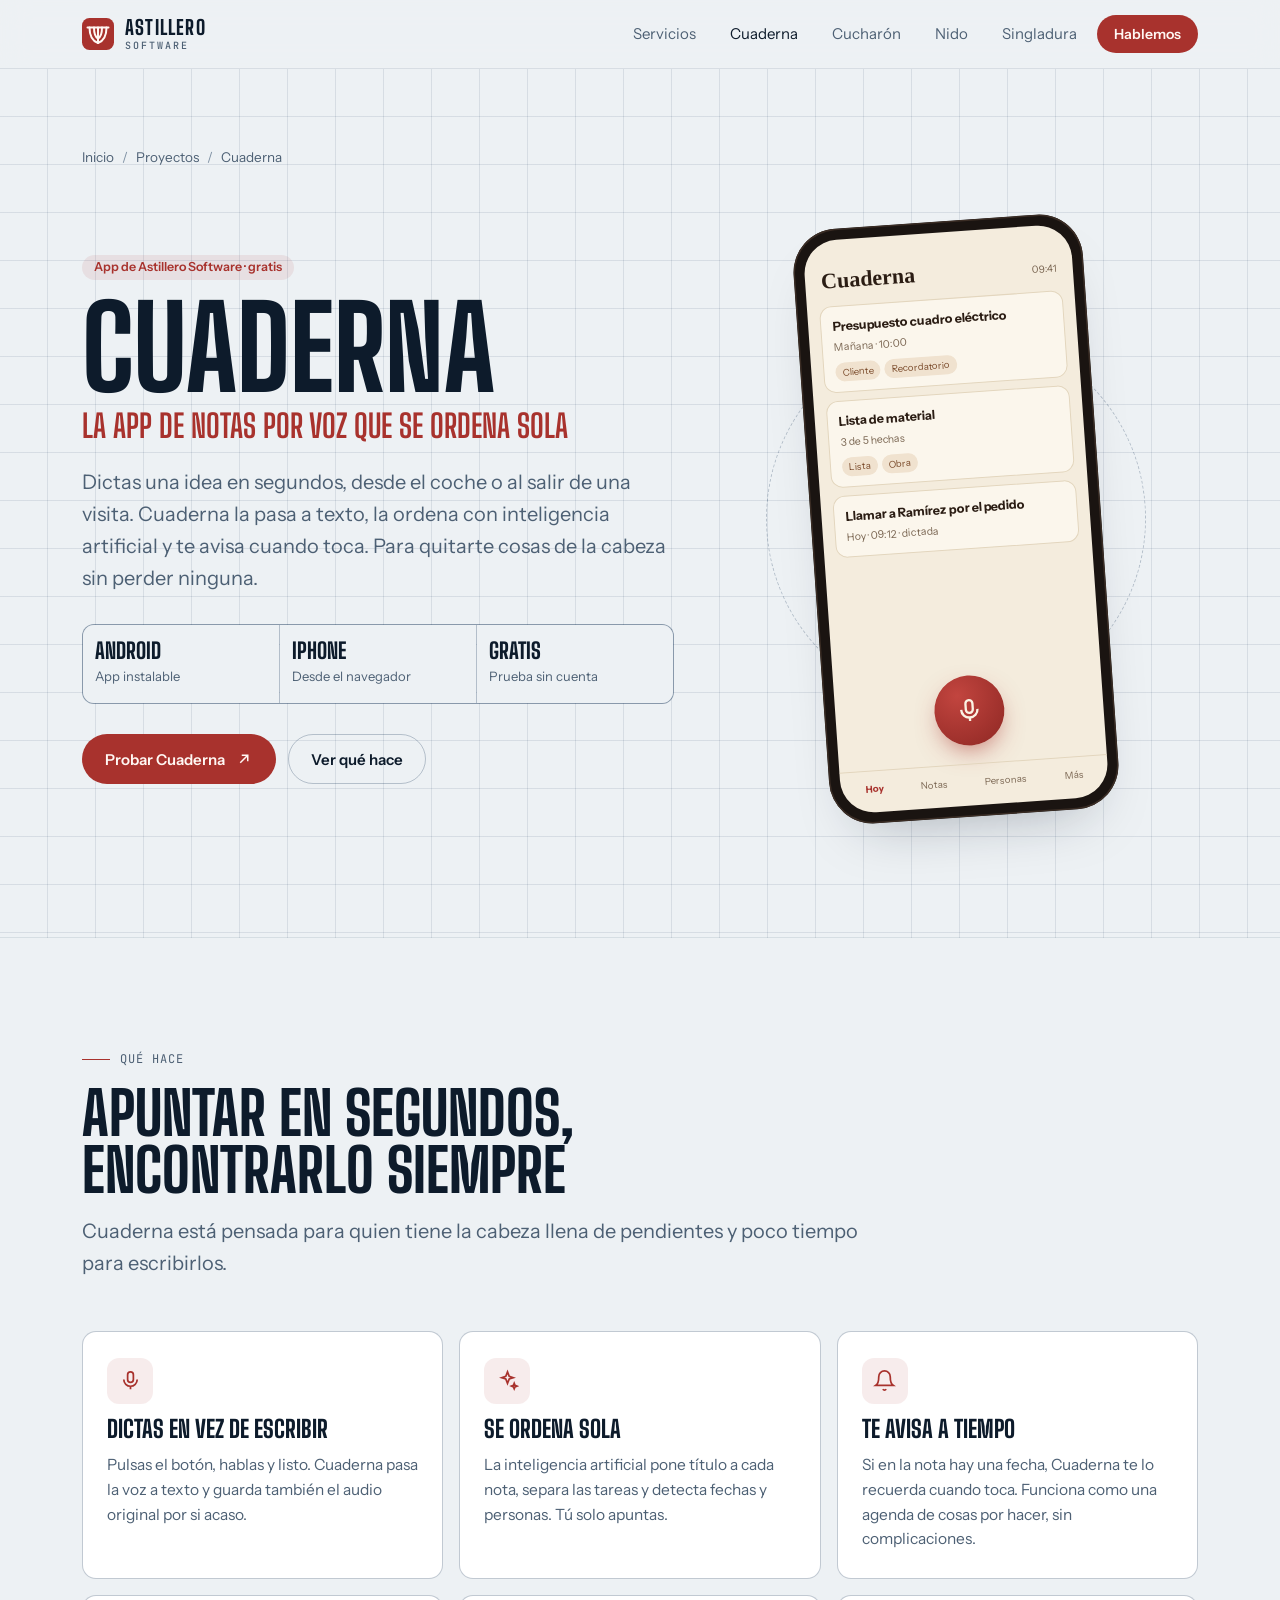
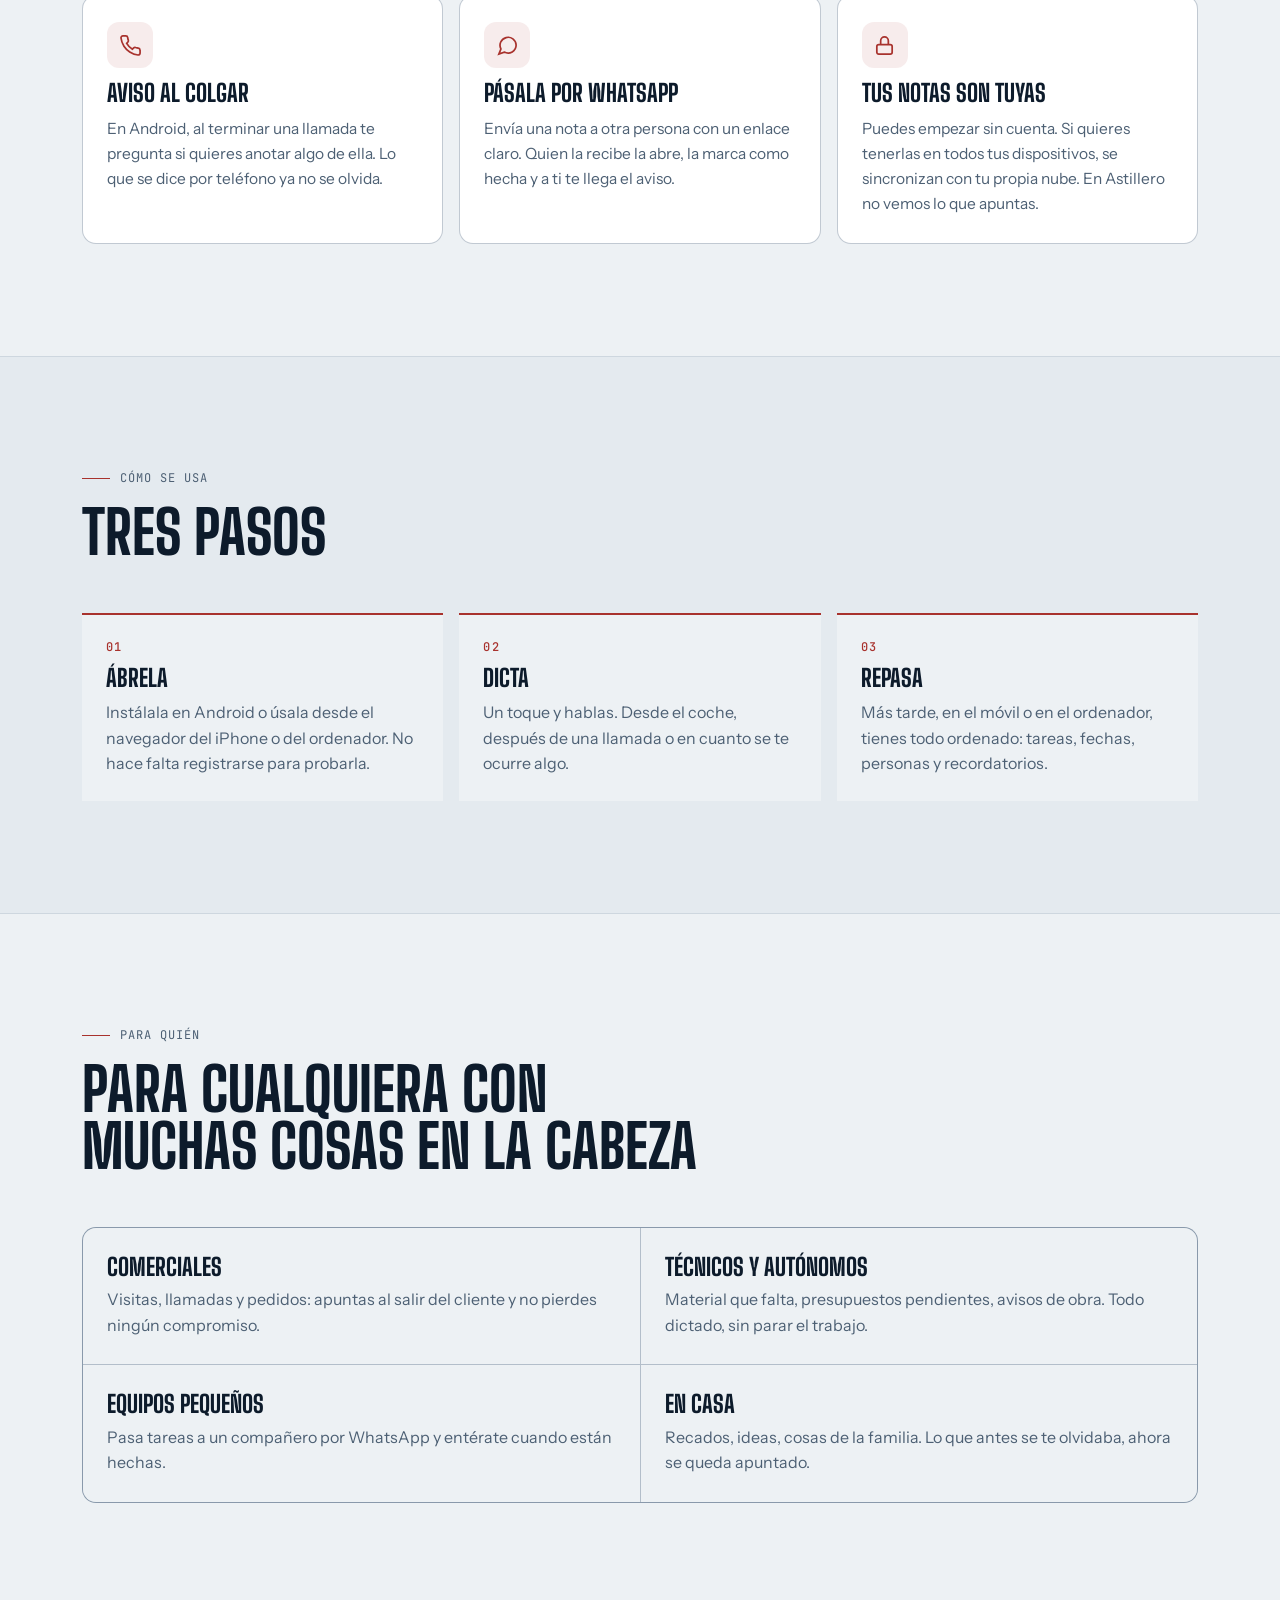
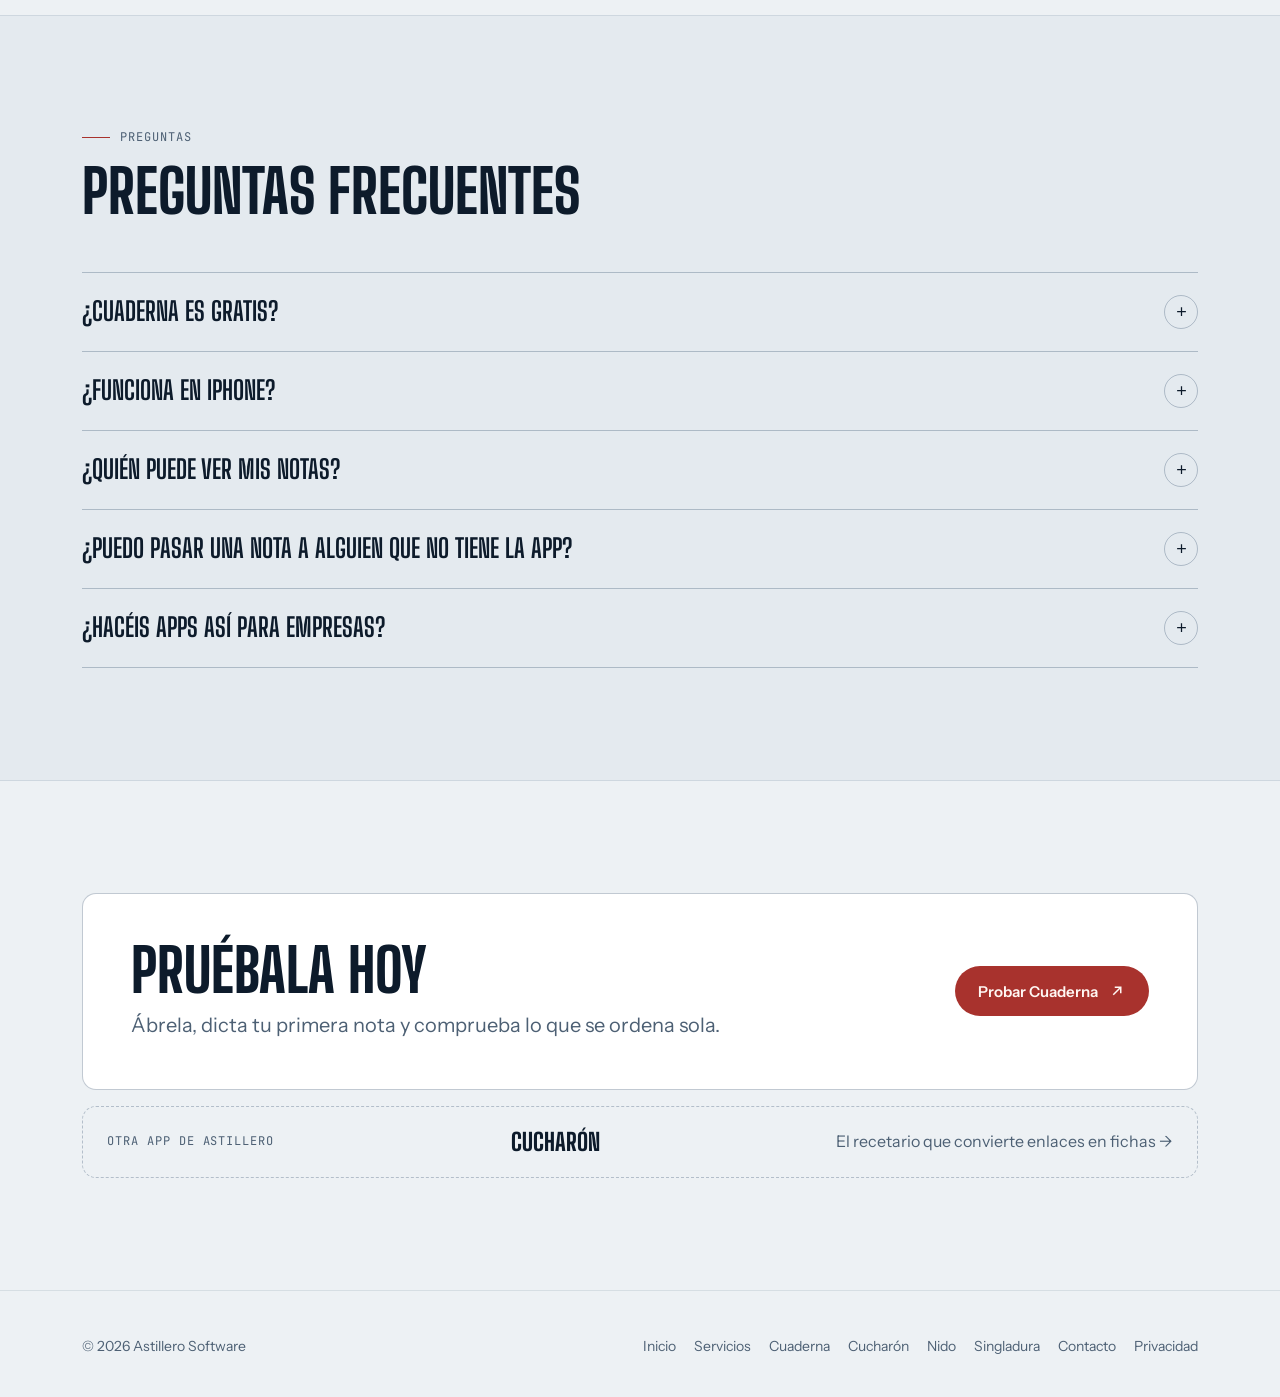
==== cuaderna/index.html @ e332d041 "Singladura en la web: bloque en la portada y página propia - Cuarto producto en la portada, como Cuc" ====
<!doctype html>
<html lang="es">
<head>
<meta charset="utf-8">
<meta name="viewport" content="width=device-width, initial-scale=1">
<title>Cuaderna · App de notas por voz con IA | Astillero Software</title>
<meta name="description" content="Cuaderna es una app gratuita de notas por voz: dictas una idea en segundos, la inteligencia artificial la ordena y te avisa a tiempo. Android y navegador, prueba sin cuenta.">
<link rel="canonical" href="https://astillerosoftware.es/cuaderna/">
<link rel="icon" href="/favicon.svg" type="image/svg+xml">
<meta name="theme-color" content="#0A1522">
<meta property="og:type" content="website">
<meta property="og:title" content="Cuaderna · App de notas por voz con IA">
<meta property="og:description" content="Dictas una idea, se ordena sola y te avisa a tiempo. Gratis y sin cuenta.">
<meta property="og:url" content="https://astillerosoftware.es/cuaderna/">
<meta property="og:image" content="https://astillerosoftware.es/og.png">
<link rel="preconnect" href="https://fonts.googleapis.com">
<link rel="preconnect" href="https://fonts.gstatic.com" crossorigin>
<link rel="stylesheet" href="https://fonts.googleapis.com/css2?family=Big+Shoulders+Display:wght@700;800&family=Instrument+Sans:wght@400;500;600&family=JetBrains+Mono:wght@500&display=swap">
<link rel="stylesheet" href="/paginas.css">
<script>try{var t=localStorage.getItem("astillero.tema");if(t)document.documentElement.dataset.theme=t}catch(e){}</script>
<script type="application/ld+json">
{
  "@context": "https://schema.org",
  "@graph": [
    {
      "@type": "SoftwareApplication",
      "name": "Cuaderna",
      "description": "App de notas por voz: dictas una idea, la inteligencia artificial la ordena, detecta fechas y personas y te avisa a tiempo.",
      "applicationCategory": "ProductivityApplication",
      "operatingSystem": "Android, iOS, Web",
      "url": "https://astillerosoftware.es/cuaderna/",
      "installUrl": "https://cuaderna.astillerosoftware.es/bienvenida/",
      "inLanguage": "es",
      "offers": { "@type": "Offer", "price": "0", "priceCurrency": "EUR" },
      "publisher": { "@id": "https://astillerosoftware.es/#organization" }
    },
    {
      "@type": "BreadcrumbList",
      "itemListElement": [
        { "@type": "ListItem", "position": 1, "name": "Astillero Software", "item": "https://astillerosoftware.es/" },
        { "@type": "ListItem", "position": 2, "name": "Cuaderna", "item": "https://astillerosoftware.es/cuaderna/" }
      ]
    }
  ]
}
</script>
<style>
.telefono{background:#1A1411;box-shadow:var(--shadow),inset 0 0 0 1.5px #3a2c24;transform:rotate(-4deg)}
.pantalla{background:#F4ECDD;color:#2B1D14}
.p-cab b{font:700 22px/1 Georgia,serif}
.p-cab span{font-size:10px;color:#7A6652}
.nota{background:#FBF6EC;border:1px solid #E3D6BE;border-radius:12px;padding:10px 11px}
.nota b{display:block;font-size:12.5px}
.nota small{color:#7A6652;font-size:10.5px}
.nota .chips{display:flex;gap:4px;margin-top:6px;flex-wrap:wrap}
.nota .chips i{font-style:normal;font-size:9.5px;padding:2px 7px;border-radius:999px;background:#F0E2CF;color:#7A4A2A}
.micro{margin:auto auto 6px;width:70px;height:70px;border-radius:50%;background:radial-gradient(circle at 34% 28%,#C2453F,#8E2723);display:grid;place-items:center;color:#FBF3E4;box-shadow:0 10px 26px -8px rgba(168,50,45,.7)}
.micro svg{width:28px;height:28px}
.p-nav{border-top:1px solid #E3D6BE;color:#7A6652}
.p-nav span.on{color:#A8322D;font-weight:700}
</style>
</head>
<body>
<header class="top">
  <div class="wrap barra">
    <a class="marca" href="/" aria-label="Astillero Software, inicio">
      <svg viewBox="0 0 64 64" aria-hidden="true"><rect width="64" height="64" rx="15" fill="var(--accent)"/><g fill="none" stroke="var(--accent-ink)" stroke-width="4" stroke-linecap="round"><path d="M11 19H53"/><path d="M15 19Q15 44 32 50Q49 44 49 19"/><path d="M24 19Q24 37 32 41Q40 37 40 19"/><path d="M32 19V50"/></g></svg>
      <span>Astillero<small>Software</small></span>
    </a>
    <nav aria-label="Principal">
      <a class="txt" href="/#servicios">Servicios</a>
      <a class="txt" href="/cuaderna/" aria-current="page">Cuaderna</a>
      <a class="txt" href="/cucharon/">Cucharón</a>
      <a class="txt" href="/nido/">Nido</a>
      <a class="txt" href="/singladura/">Singladura</a>
      <a class="btn btn-1" href="/#contacto">Hablemos</a>
    </nav>
  </div>
</header>

<main>
  <section class="hero plano">
    <div class="wrap">
      <nav class="migas" aria-label="Ruta"><ol><li><a href="/">Inicio</a></li><li><a href="/#proyectos">Proyectos</a></li><li aria-current="page">Cuaderna</li></ol></nav>
      <div class="hero-grid" style="margin-top:28px">
        <div>
          <span class="etq">App de Astillero Software · gratis</span>
          <h1>Cuaderna</h1>
          <p class="sub">La app de notas por voz que se ordena sola</p>
          <p class="lead">Dictas una idea en segundos, desde el coche o al salir de una visita. Cuaderna la pasa a texto, la ordena con inteligencia artificial y te avisa cuando toca. Para quitarte cosas de la cabeza sin perder ninguna.</p>
          <div class="datos">
            <div><b>Android</b><span>App instalable</span></div>
            <div><b>iPhone</b><span>Desde el navegador</span></div>
            <div><b>Gratis</b><span>Prueba sin cuenta</span></div>
          </div>
          <div class="ctas">
            <a class="btn btn-1" href="https://cuaderna.astillerosoftware.es/bienvenida/">Probar Cuaderna <svg viewBox="0 0 24 24" fill="none" stroke="currentColor" stroke-width="2"><path d="M7 17L17 7M9 7h8v8"/></svg></a>
            <a class="btn btn-2" href="#funciones">Ver qué hace</a>
          </div>
        </div>
        <div class="escena" aria-hidden="true">
          <div class="telefono"><div class="pantalla">
            <div class="p-cab"><b>Cuaderna</b><span>09:41</span></div>
            <div class="p-vista">
              <div class="nota"><b>Presupuesto cuadro eléctrico</b><small>Mañana · 10:00</small><div class="chips"><i>Cliente</i><i>Recordatorio</i></div></div>
              <div class="nota"><b>Lista de material</b><small>3 de 5 hechas</small><div class="chips"><i>Lista</i><i>Obra</i></div></div>
              <div class="nota"><b>Llamar a Ramírez por el pedido</b><small>Hoy · 09:12 · dictada</small></div>
              <div class="micro"><svg viewBox="0 0 24 24" fill="none" stroke="currentColor" stroke-width="2"><rect x="9" y="3" width="6" height="11" rx="3"/><path d="M5 11a7 7 0 0 0 14 0M12 18v3"/></svg></div>
            </div>
            <div class="p-nav"><span class="on">Hoy</span><span>Notas</span><span>Personas</span><span>Más</span></div>
          </div></div>
        </div>
      </div>
    </div>
  </section>

  <section id="funciones">
    <div class="wrap">
      <div class="cab">
        <span class="mono">Qué hace</span>
        <h2>Apuntar en segundos,<br>encontrarlo siempre</h2>
        <p class="lead">Cuaderna está pensada para quien tiene la cabeza llena de pendientes y poco tiempo para escribirlos.</p>
      </div>
      <div class="funciones">
        <article class="fn">
          <div class="ico"><svg viewBox="0 0 24 24" fill="none" stroke="currentColor" stroke-width="1.8"><rect x="9" y="3" width="6" height="11" rx="3"/><path d="M5 11a7 7 0 0 0 14 0M12 18v3"/></svg></div>
          <h3>Dictas en vez de escribir</h3>
          <p>Pulsas el botón, hablas y listo. Cuaderna pasa la voz a texto y guarda también el audio original por si acaso.</p>
        </article>
        <article class="fn">
          <div class="ico"><svg viewBox="0 0 24 24" fill="none" stroke="currentColor" stroke-width="1.8"><path d="M12 3l1.8 4.6L18 9l-4.2 1.4L12 15l-1.8-4.6L6 9l4.2-1.4z"/><path d="M19 15l.8 2 2 .8-2 .8-.8 2-.8-2-2-.8 2-.8z"/></svg></div>
          <h3>Se ordena sola</h3>
          <p>La inteligencia artificial pone título a cada nota, separa las tareas y detecta fechas y personas. Tú solo apuntas.</p>
        </article>
        <article class="fn">
          <div class="ico"><svg viewBox="0 0 24 24" fill="none" stroke="currentColor" stroke-width="1.8"><path d="M6 8a6 6 0 0 1 12 0c0 7 3 9 3 9H3s3-2 3-9"/><path d="M10.3 21a1.9 1.9 0 0 0 3.4 0"/></svg></div>
          <h3>Te avisa a tiempo</h3>
          <p>Si en la nota hay una fecha, Cuaderna te lo recuerda cuando toca. Funciona como una agenda de cosas por hacer, sin complicaciones.</p>
        </article>
        <article class="fn">
          <div class="ico"><svg viewBox="0 0 24 24" fill="none" stroke="currentColor" stroke-width="1.8"><path d="M22 16.9v3a2 2 0 0 1-2.2 2 19.8 19.8 0 0 1-8.6-3.1 19.5 19.5 0 0 1-6-6A19.8 19.8 0 0 1 2.1 4.2 2 2 0 0 1 4.1 2h3a2 2 0 0 1 2 1.7c.1.9.3 1.8.6 2.7a2 2 0 0 1-.5 2.1L8 9.8a16 16 0 0 0 6 6l1.3-1.3a2 2 0 0 1 2.1-.4c.9.3 1.8.5 2.7.6a2 2 0 0 1 1.7 2z"/></svg></div>
          <h3>Aviso al colgar</h3>
          <p>En Android, al terminar una llamada te pregunta si quieres anotar algo de ella. Lo que se dice por teléfono ya no se olvida.</p>
        </article>
        <article class="fn">
          <div class="ico"><svg viewBox="0 0 24 24" fill="none" stroke="currentColor" stroke-width="1.8"><path d="M21 11.5a8.4 8.4 0 0 1-12.4 7.4L3 21l2.1-5.4A8.4 8.4 0 1 1 21 11.5z"/></svg></div>
          <h3>Pásala por WhatsApp</h3>
          <p>Envía una nota a otra persona con un enlace claro. Quien la recibe la abre, la marca como hecha y a ti te llega el aviso.</p>
        </article>
        <article class="fn">
          <div class="ico"><svg viewBox="0 0 24 24" fill="none" stroke="currentColor" stroke-width="1.8"><rect x="4" y="11" width="16" height="10" rx="2"/><path d="M8 11V7a4 4 0 0 1 8 0v4"/></svg></div>
          <h3>Tus notas son tuyas</h3>
          <p>Puedes empezar sin cuenta. Si quieres tenerlas en todos tus dispositivos, se sincronizan con tu propia nube. En Astillero no vemos lo que apuntas.</p>
        </article>
      </div>
    </div>
  </section>

  <section class="alt plano">
    <div class="wrap">
      <div class="cab">
        <span class="mono">Cómo se usa</span>
        <h2>Tres pasos</h2>
      </div>
      <ol class="pasos">
        <li><h3>Ábrela</h3><p>Instálala en Android o úsala desde el navegador del iPhone o del ordenador. No hace falta registrarse para probarla.</p></li>
        <li><h3>Dicta</h3><p>Un toque y hablas. Desde el coche, después de una llamada o en cuanto se te ocurre algo.</p></li>
        <li><h3>Repasa</h3><p>Más tarde, en el móvil o en el ordenador, tienes todo ordenado: tareas, fechas, personas y recordatorios.</p></li>
      </ol>
    </div>
  </section>

  <section>
    <div class="wrap">
      <div class="cab">
        <span class="mono">Para quién</span>
        <h2>Para cualquiera con<br>muchas cosas en la cabeza</h2>
      </div>
      <div class="quien">
        <div><h3>Comerciales</h3><p>Visitas, llamadas y pedidos: apuntas al salir del cliente y no pierdes ningún compromiso.</p></div>
        <div><h3>Técnicos y autónomos</h3><p>Material que falta, presupuestos pendientes, avisos de obra. Todo dictado, sin parar el trabajo.</p></div>
        <div><h3>Equipos pequeños</h3><p>Pasa tareas a un compañero por WhatsApp y entérate cuando están hechas.</p></div>
        <div><h3>En casa</h3><p>Recados, ideas, cosas de la familia. Lo que antes se te olvidaba, ahora se queda apuntado.</p></div>
      </div>
    </div>
  </section>

  <section class="alt">
    <div class="wrap">
      <div class="cab">
        <span class="mono">Preguntas</span>
        <h2>Preguntas frecuentes</h2>
      </div>
      <div class="faq">
        <details><summary>¿Cuaderna es gratis? <i><svg viewBox="0 0 24 24" fill="none" stroke="currentColor" stroke-width="2"><path d="M12 5v14M5 12h14"/></svg></i></summary><p class="r">Sí. Puedes probarla gratis y sin crear ninguna cuenta.</p></details>
        <details><summary>¿Funciona en iPhone? <i><svg viewBox="0 0 24 24" fill="none" stroke="currentColor" stroke-width="2"><path d="M12 5v14M5 12h14"/></svg></i></summary><p class="r">Sí, desde el navegador. En Android, además, se instala como app y tiene funciones propias del teléfono, como el aviso al terminar una llamada.</p></details>
        <details><summary>¿Quién puede ver mis notas? <i><svg viewBox="0 0 24 24" fill="none" stroke="currentColor" stroke-width="2"><path d="M12 5v14M5 12h14"/></svg></i></summary><p class="r">Solo tú y las personas a las que decidas pasarle una nota. Cuaderna está diseñada para que en Astillero no tengamos acceso a lo que apuntas.</p></details>
        <details><summary>¿Puedo pasar una nota a alguien que no tiene la app? <i><svg viewBox="0 0 24 24" fill="none" stroke="currentColor" stroke-width="2"><path d="M12 5v14M5 12h14"/></svg></i></summary><p class="r">Sí. Le llega por WhatsApp con un enlace; la abre, la marca como hecha y tú recibes el aviso.</p></details>
        <details><summary>¿Hacéis apps así para empresas? <i><svg viewBox="0 0 24 24" fill="none" stroke="currentColor" stroke-width="2"><path d="M12 5v14M5 12h14"/></svg></i></summary><p class="r">Sí. Cuaderna es un producto propio de Astillero Software, y hacemos aplicaciones a medida con la misma forma de trabajar. <a href="/#contacto">Cuéntanos tu proyecto</a>.</p></details>
      </div>
    </div>
  </section>

  <section class="final">
    <div class="wrap">
      <div class="caja">
        <div style="display:grid;gap:10px"><h2>Pruébala hoy</h2><p class="lead">Ábrela, dicta tu primera nota y comprueba lo que se ordena sola.</p></div>
        <div class="ctas"><a class="btn btn-1" href="https://cuaderna.astillerosoftware.es/bienvenida/">Probar Cuaderna <svg viewBox="0 0 24 24" fill="none" stroke="currentColor" stroke-width="2"><path d="M7 17L17 7M9 7h8v8"/></svg></a></div>
      </div>
      <a class="otro" href="/cucharon/"><span class="mono">Otra app de Astillero</span><b>Cucharón</b><span>El recetario que convierte enlaces en fichas →</span></a>
    </div>
  </section>
</main>

<footer>
  <div class="wrap pie">
    <span>© 2026 Astillero Software</span>
    <nav aria-label="Pie">
      <a href="/">Inicio</a>
      <a href="/#servicios">Servicios</a>
      <a href="/cuaderna/">Cuaderna</a>
      <a href="/cucharon/">Cucharón</a>
      <a href="/nido/">Nido</a>
      <a href="/singladura/">Singladura</a>
      <a href="/#contacto">Contacto</a>
      <a href="/privacidad.html">Privacidad</a>
    </nav>
  </div>
</footer>
</body>
</html>
---- paginas.css ----
/* Estilo compartido de las páginas interiores (Cuaderna, Cucharón…).
   Mismos tokens y tipografías que la portada. */
:root{
  --bg:#0A1522; --bg-2:#0E1C2D; --surface:#12233A; --surface-2:#172C47;
  --fg:#E9EFF6; --muted:#93A7BC; --faint:#5F7590;
  --line:rgba(147,184,222,.13); --line-strong:rgba(147,184,222,.32);
  --accent:#E3563E; --accent-ink:#FFF4EF; --accent-soft:rgba(227,86,62,.14);
  --ok:#4FB98A;
  --shadow:0 30px 60px -30px rgba(0,0,0,.6);
  --f-display:"Big Shoulders Display","Arial Narrow","Roboto Condensed",Impact,sans-serif;
  --f-body:"Instrument Sans",system-ui,-apple-system,"Segoe UI",sans-serif;
  --f-mono:"JetBrains Mono",ui-monospace,SFMono-Regular,Menlo,monospace;
  --r:14px; --max:1180px;
  color-scheme:dark;
}
@media (prefers-color-scheme: light){:root:not([data-theme="dark"]){
  --bg:#EDF1F4; --bg-2:#E4EAEF; --surface:#FFFFFF; --surface-2:#F5F8FA;
  --fg:#0D1B2B; --muted:#4D6074; --faint:#7D8FA2;
  --line:rgba(16,48,82,.10); --line-strong:rgba(16,48,82,.26);
  --accent:#A8322D; --accent-ink:#FFF7F3; --accent-soft:rgba(168,50,45,.09);
  --ok:#23845A; --shadow:0 30px 60px -34px rgba(13,27,43,.35);
  color-scheme:light;
}}
:root[data-theme="light"]{
  --bg:#EDF1F4; --bg-2:#E4EAEF; --surface:#FFFFFF; --surface-2:#F5F8FA;
  --fg:#0D1B2B; --muted:#4D6074; --faint:#7D8FA2;
  --line:rgba(16,48,82,.10); --line-strong:rgba(16,48,82,.26);
  --accent:#A8322D; --accent-ink:#FFF7F3; --accent-soft:rgba(168,50,45,.09);
  --ok:#23845A; --shadow:0 30px 60px -34px rgba(13,27,43,.35);
  color-scheme:light;
}

*{box-sizing:border-box}
html{scroll-behavior:smooth}
body{margin:0;background:var(--bg);color:var(--fg);font:16px/1.6 var(--f-body);-webkit-font-smoothing:antialiased;overflow-x:hidden}
.plano{background-image:linear-gradient(var(--line) 1px,transparent 1px),linear-gradient(90deg,var(--line) 1px,transparent 1px);background-size:48px 48px;background-position:-1px -1px}
a{color:inherit}
:focus-visible{outline:2px solid var(--accent);outline-offset:3px;border-radius:6px}
.wrap{max-width:var(--max);margin:0 auto;padding-inline:16px}
@media (min-width:720px){.wrap{padding-inline:32px}}
.mono{font-family:var(--f-mono);font-size:12px;letter-spacing:.08em;text-transform:uppercase;color:var(--muted)}
h1,h2,h3{font-family:var(--f-display);font-weight:800;line-height:.95;margin:0;text-wrap:balance;text-transform:uppercase}
h2{font-size:clamp(36px,5vw,60px)}
h3{font-size:24px;line-height:1.05}
p{margin:0}
.lead{font-size:clamp(17px,1.6vw,20px);color:var(--muted);max-width:60ch}
section{padding-block:clamp(64px,9vw,112px)}
.cab{display:grid;gap:16px;margin-bottom:clamp(32px,5vw,52px)}
.cab .mono{display:flex;align-items:center;gap:10px}
.cab .mono::before{content:"";width:28px;height:1px;background:var(--accent)}

.btn{display:inline-flex;align-items:center;gap:10px;padding:15px 22px;border-radius:999px;font:600 15px/1 var(--f-body);text-decoration:none;border:1px solid transparent;transition:background .25s,border-color .25s}
.btn svg{width:18px;height:18px;transition:transform .25s}
.btn:hover svg{transform:translateX(3px)}
.btn-1{background:var(--accent);color:var(--accent-ink)}
.btn-1:hover{background:color-mix(in srgb,var(--accent) 86%,var(--fg))}
.btn-2{border-color:var(--line-strong);color:var(--fg)}
.btn-2:hover{border-color:var(--fg)}
.ctas{display:flex;flex-wrap:wrap;gap:12px}

/* cabecera */
header.top{position:sticky;top:0;z-index:50;background:color-mix(in srgb,var(--bg) 84%,transparent);backdrop-filter:blur(14px);-webkit-backdrop-filter:blur(14px);border-bottom:1px solid var(--line)}
.barra{display:flex;align-items:center;justify-content:space-between;gap:16px;height:68px}
.marca{display:flex;align-items:center;gap:11px;text-decoration:none;font:800 20px/1 var(--f-display);letter-spacing:.06em;text-transform:uppercase}
.marca svg{width:32px;height:32px;flex:none}
.marca small{display:block;font:500 10px/1 var(--f-mono);letter-spacing:.2em;color:var(--muted);margin-top:4px}
.barra nav{display:flex;align-items:center;gap:6px}
.barra nav a.txt{display:none;padding:10px 14px;text-decoration:none;font-size:15px;color:var(--muted);border-radius:999px}
.barra nav a.txt:hover,.barra nav a.txt[aria-current]{color:var(--fg)}
.barra .btn{padding:11px 16px;font-size:14px}
@media (min-width:860px){.barra nav a.txt{display:inline-block}}

/* migas */
.migas{font-size:13.5px;color:var(--muted);padding-top:22px}
.migas ol{list-style:none;margin:0;padding:0;display:flex;flex-wrap:wrap;gap:8px}
.migas li+li::before{content:"/";margin-right:8px;color:var(--faint)}
.migas a{text-decoration:none}
.migas a:hover{color:var(--fg)}

/* hero de producto */
.hero{padding-block:clamp(28px,5vw,56px) clamp(56px,8vw,96px);border-bottom:1px solid var(--line);overflow:hidden}
.hero-grid{display:grid;gap:40px;align-items:center}
.hero-grid>*{min-width:0}
@media (min-width:960px){.hero-grid{grid-template-columns:minmax(0,1.1fr) minmax(0,.9fr)}}
.etq{display:inline-flex;gap:8px;align-items:center;padding:6px 12px;border-radius:999px;background:var(--accent-soft);color:var(--accent);font:600 12.5px/1 var(--f-body)}
.hero h1{font-size:clamp(56px,9vw,120px);line-height:.88;margin:18px 0 10px}
.hero .sub{font:700 clamp(22px,2.6vw,32px)/1.1 var(--f-display);text-transform:uppercase;color:var(--accent);margin-bottom:22px}
.hero .lead{margin-bottom:30px}
.datos{display:grid;grid-template-columns:repeat(3,minmax(0,1fr));gap:1px;background:var(--line-strong);border:1px solid var(--line-strong);border-radius:12px;overflow:hidden;margin:0 0 30px}
.datos div{background:var(--bg);padding:14px 12px;min-width:0}
.datos b{display:block;font:800 clamp(15px,3.9vw,22px)/1.1 var(--f-display);text-transform:uppercase;overflow-wrap:normal;hyphens:manual}
.datos span{font-size:13px;color:var(--muted)}

/* rejilla de funciones */
.funciones{display:grid;gap:16px}
@media (min-width:700px){.funciones{grid-template-columns:repeat(2,minmax(0,1fr))}}
@media (min-width:1040px){.funciones{grid-template-columns:repeat(3,minmax(0,1fr))}}
.fn{display:flex;flex-direction:column;gap:12px;padding:26px 24px;border:1px solid var(--line-strong);border-radius:var(--r);background:var(--surface)}
.fn .ico{width:46px;height:46px;border-radius:12px;display:grid;place-items:center;background:var(--accent-soft);color:var(--accent)}
.fn .ico svg{width:23px;height:23px}
.fn p{color:var(--muted);font-size:15.5px}

/* pasos */
.alt{background:var(--bg-2);border-block:1px solid var(--line)}
.pasos{list-style:none;margin:0;padding:0;display:grid;gap:16px;counter-reset:p}
@media (min-width:860px){.pasos{grid-template-columns:repeat(3,minmax(0,1fr))}}
.pasos li{counter-increment:p;display:grid;gap:10px;padding:24px;border-top:2px solid var(--accent);background:var(--bg)}
.pasos li::before{content:"0" counter(p);font:500 12px var(--f-mono);color:var(--accent);letter-spacing:.1em}
.pasos p{color:var(--muted)}

/* para quién */
.quien{display:grid;gap:1px;background:var(--line-strong);border:1px solid var(--line-strong);border-radius:var(--r);overflow:hidden}
@media (min-width:760px){.quien{grid-template-columns:repeat(2,minmax(0,1fr))}}
.quien div{background:var(--bg);padding:26px 24px;display:grid;gap:8px;align-content:start}
.quien p{color:var(--muted)}

/* preguntas */
.faq{border-top:1px solid var(--line-strong)}
.faq details{border-bottom:1px solid var(--line-strong)}
.faq summary{list-style:none;cursor:pointer;display:flex;justify-content:space-between;gap:20px;align-items:center;padding:22px 0;font:700 clamp(20px,2.2vw,26px)/1.15 var(--f-display);text-transform:uppercase}
.faq summary::-webkit-details-marker{display:none}
.faq summary i{flex:none;width:34px;height:34px;border-radius:50%;border:1px solid var(--line-strong);display:grid;place-items:center;transition:transform .3s,background .3s}
.faq summary i svg{width:15px;height:15px}
.faq details[open] summary i{transform:rotate(45deg);background:var(--accent);border-color:var(--accent);color:var(--accent-ink)}
.faq .r{color:var(--muted);max-width:70ch;padding-bottom:22px}

/* llamada final */
.final{text-align:left}
.final .caja{border:1px solid var(--line-strong);border-radius:var(--r);background:var(--surface);padding:clamp(26px,4vw,48px);display:grid;gap:18px}
@media (min-width:860px){.final .caja{grid-template-columns:1fr auto;align-items:center}}

/* otros productos */
.otro{display:flex;justify-content:space-between;align-items:center;gap:16px;flex-wrap:wrap;padding:22px 24px;border:1px dashed var(--line-strong);border-radius:var(--r);text-decoration:none;margin-top:16px}
.otro:hover{border-color:var(--accent)}
.otro b{font:800 24px/1 var(--f-display);text-transform:uppercase}
.otro span{color:var(--muted)}

/* móvil de muestra */
.escena{position:relative;display:grid;place-items:center;padding:24px 0}
.escena::before{content:"";position:absolute;width:78%;aspect-ratio:1;border-radius:50%;border:1px dashed var(--line-strong)}
.telefono{position:relative;z-index:1;width:min(290px,76vw);aspect-ratio:9/18.5;border-radius:44px;padding:11px;box-shadow:var(--shadow)}
.pantalla{height:100%;border-radius:34px;overflow:hidden;display:flex;flex-direction:column;font-size:12px}
.p-cab{padding:30px 16px 10px;display:flex;justify-content:space-between;align-items:end}
.p-vista{flex:1;padding:4px 12px 12px;display:flex;flex-direction:column;gap:8px}
.p-nav{display:flex;justify-content:space-around;padding:10px 6px 16px;font-size:9.5px}

/* pie */
footer{border-top:1px solid var(--line);padding-block:44px 40px}
.pie{display:flex;flex-wrap:wrap;justify-content:space-between;gap:18px;font-size:14px;color:var(--muted)}
.pie nav{display:flex;flex-wrap:wrap;gap:18px}
.pie a{text-decoration:none}
.pie a:hover{color:var(--fg)}

@media (prefers-reduced-motion:reduce){*,*::before,*::after{animation:none!important;transition:none!important}html{scroll-behavior:auto}}
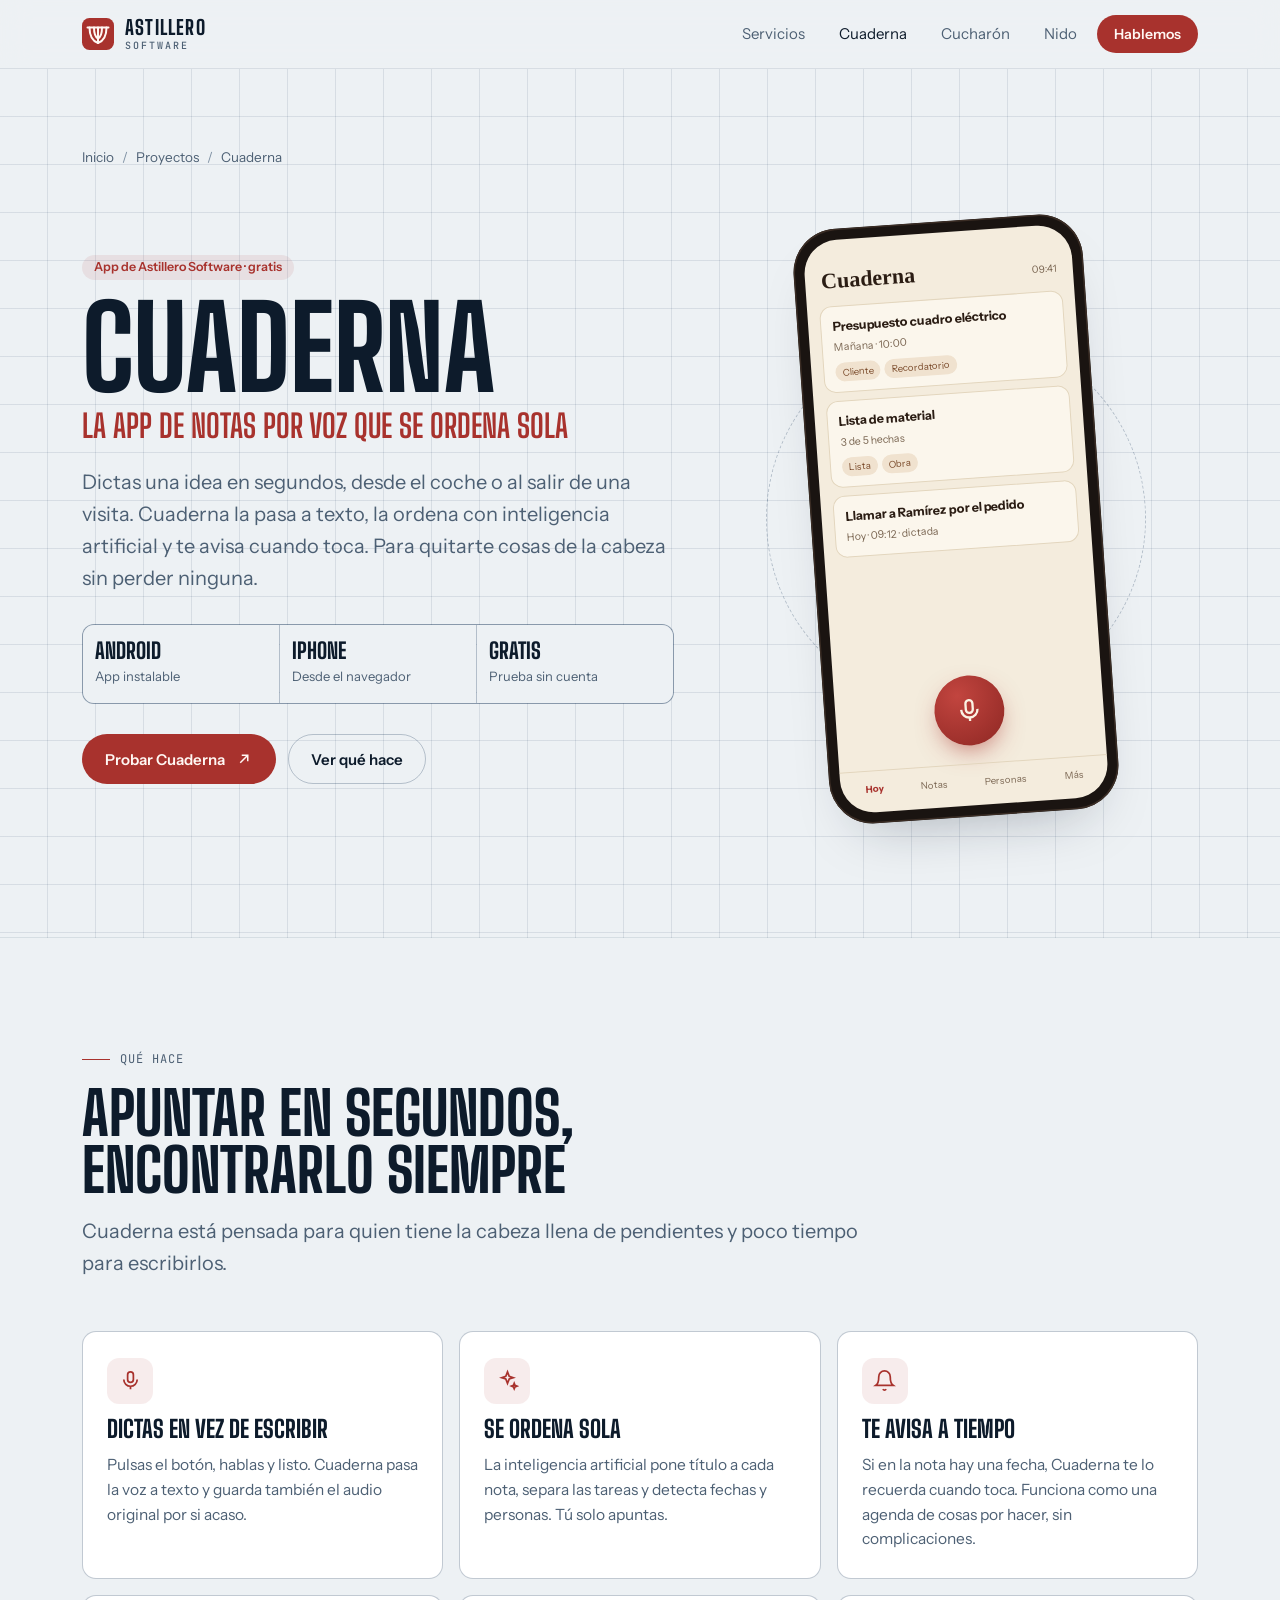
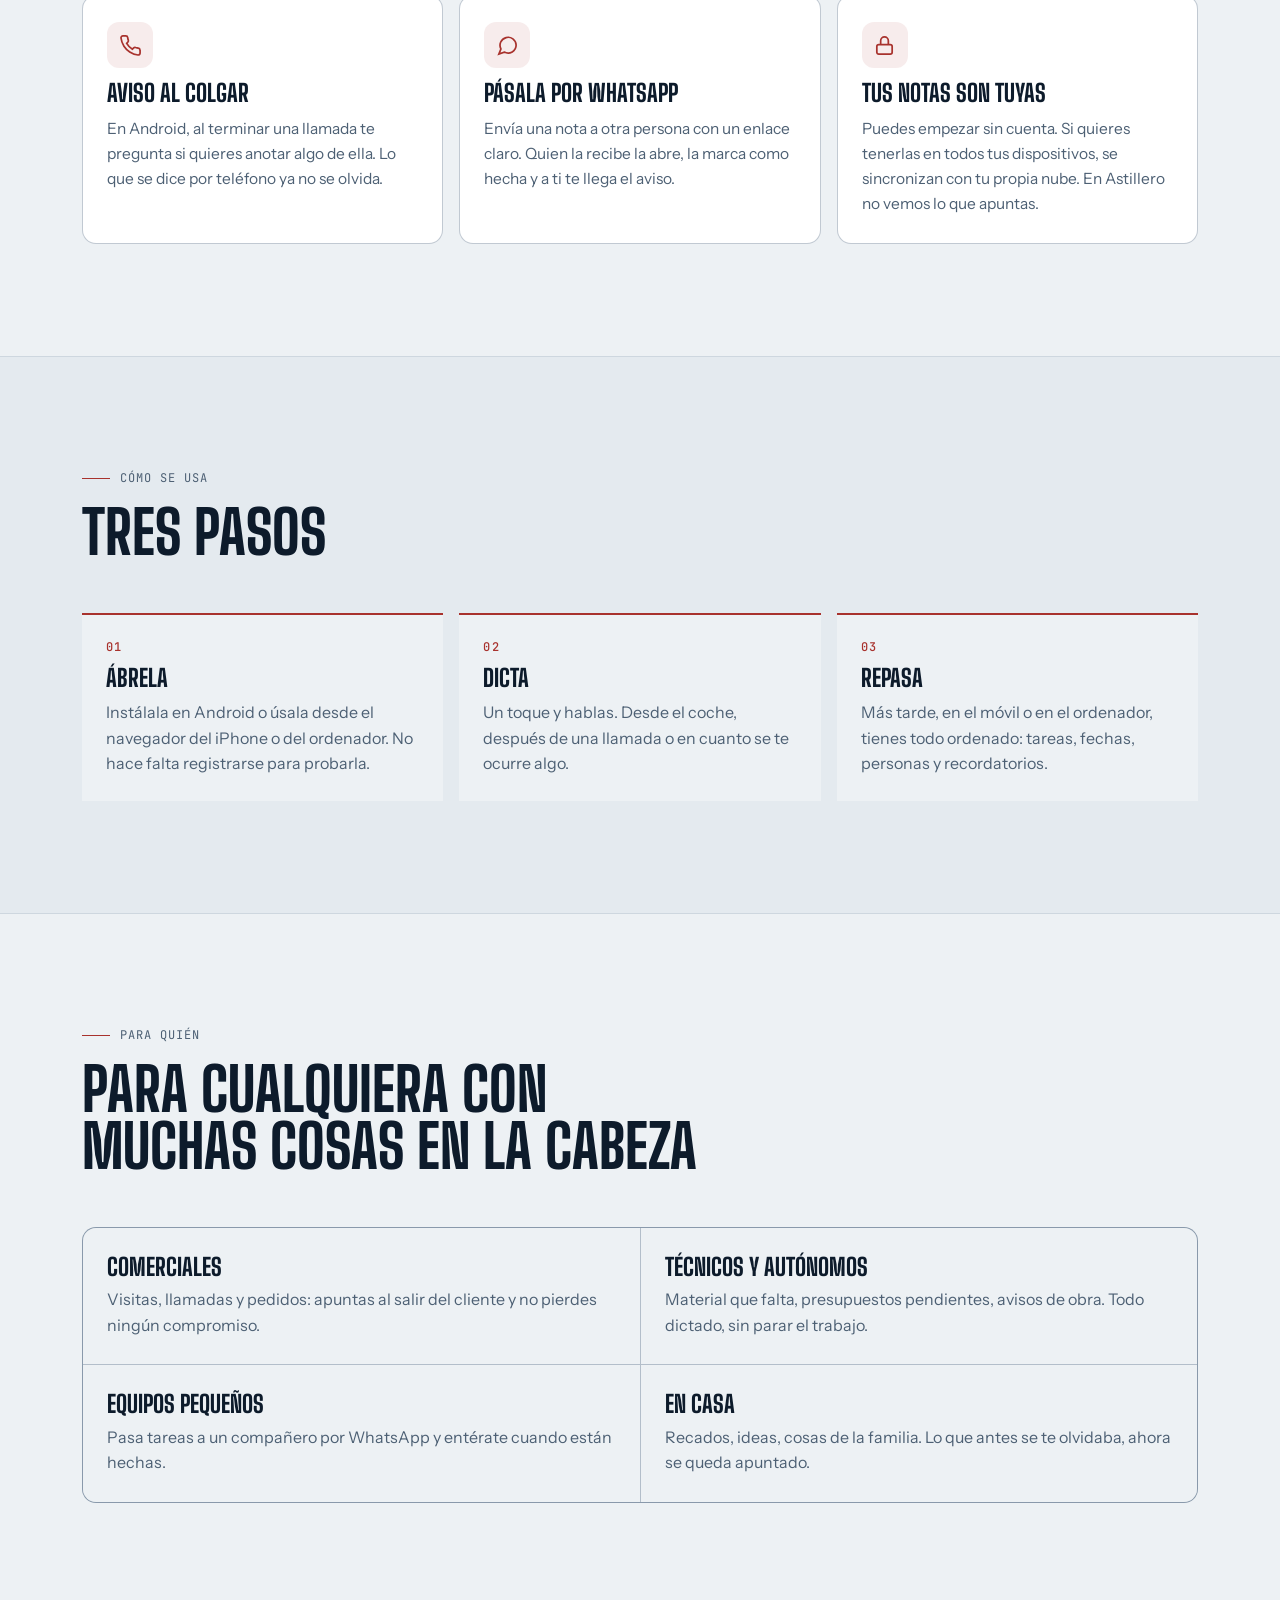
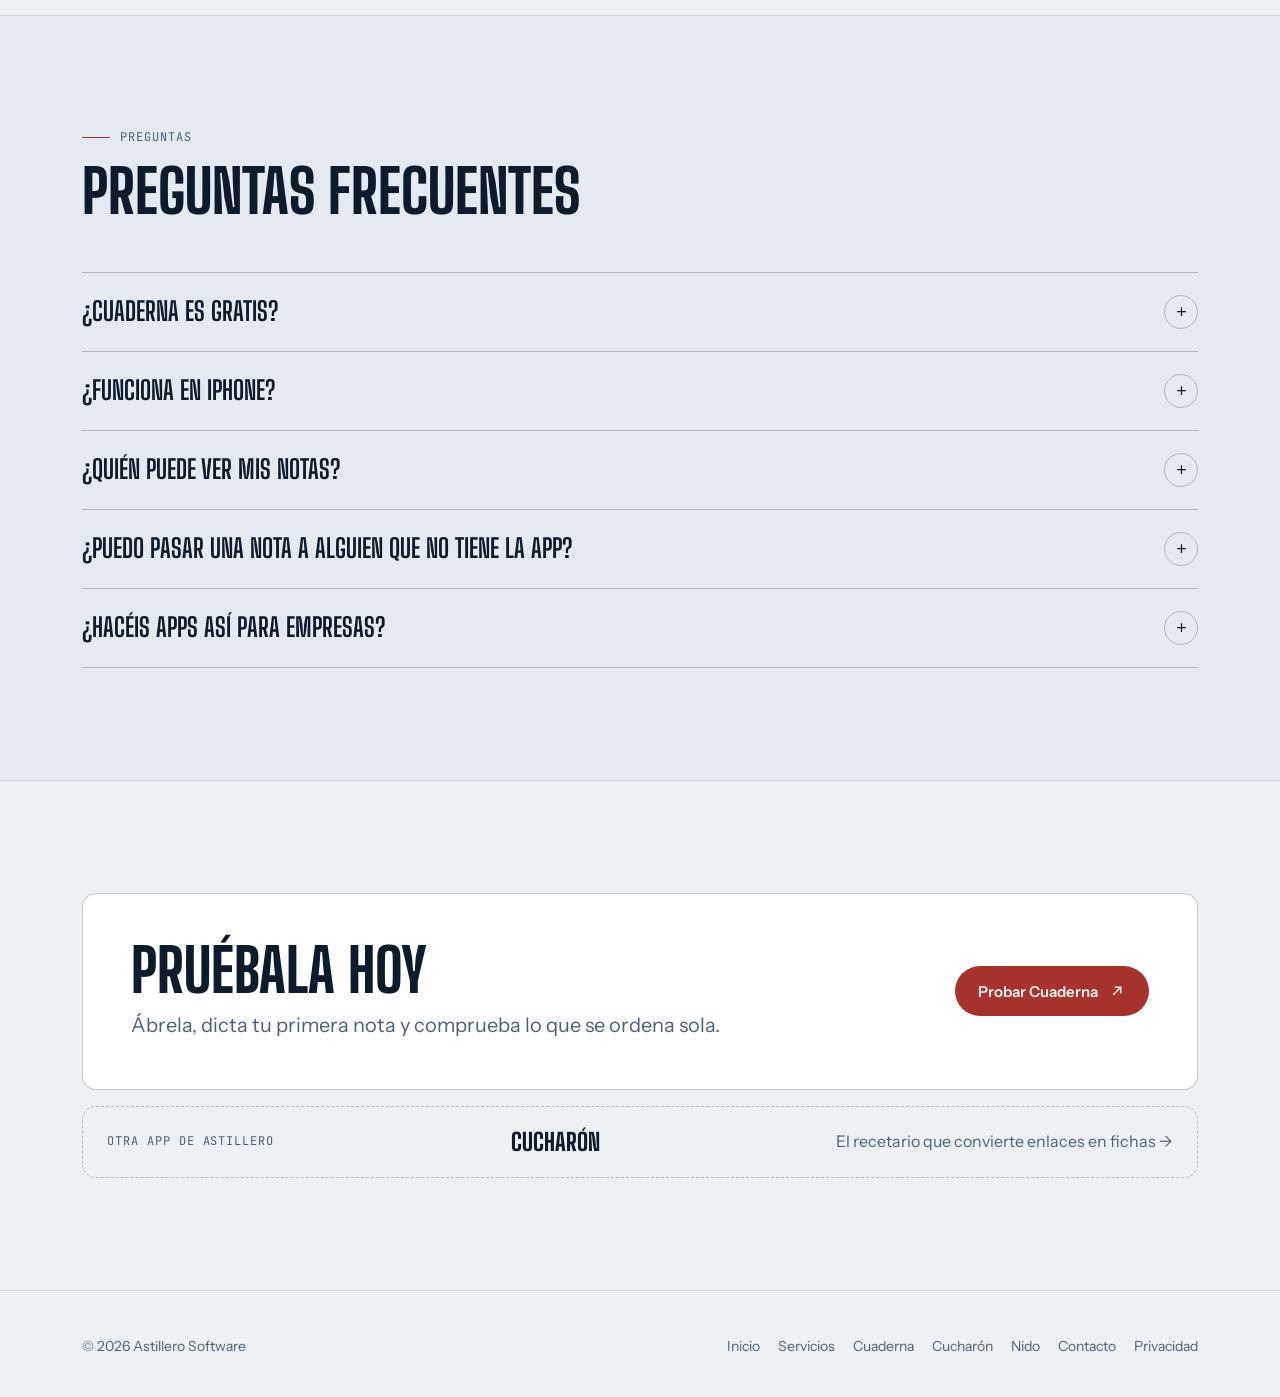
==== commit b71a4f66: "Estadísticas de visitas también en las páginas de producto y en las demos Co-Authored-By: Claude Opu" ====
--- a/cuaderna/index.html
+++ b/cuaderna/index.html
@@ -72,7 +72,6 @@
       <a class="txt" href="/cuaderna/" aria-current="page">Cuaderna</a>
       <a class="txt" href="/cucharon/">Cucharón</a>
       <a class="txt" href="/nido/">Nido</a>
-      <a class="txt" href="/singladura/">Singladura</a>
       <a class="btn btn-1" href="/#contacto">Hablemos</a>
     </nav>
   </div>
@@ -221,11 +220,11 @@
       <a href="/cuaderna/">Cuaderna</a>
       <a href="/cucharon/">Cucharón</a>
       <a href="/nido/">Nido</a>
-      <a href="/singladura/">Singladura</a>
       <a href="/#contacto">Contacto</a>
       <a href="/privacidad.html">Privacidad</a>
     </nav>
   </div>
 </footer>
+<!-- Cloudflare Web Analytics: visitas anónimas, sin cookies --><script type='module' src='https://static.cloudflareinsights.com/beacon.min.js' data-cf-beacon='{"token": "b1773a76f675484aae87de5303c89475"}'></script>
 </body>
 </html>
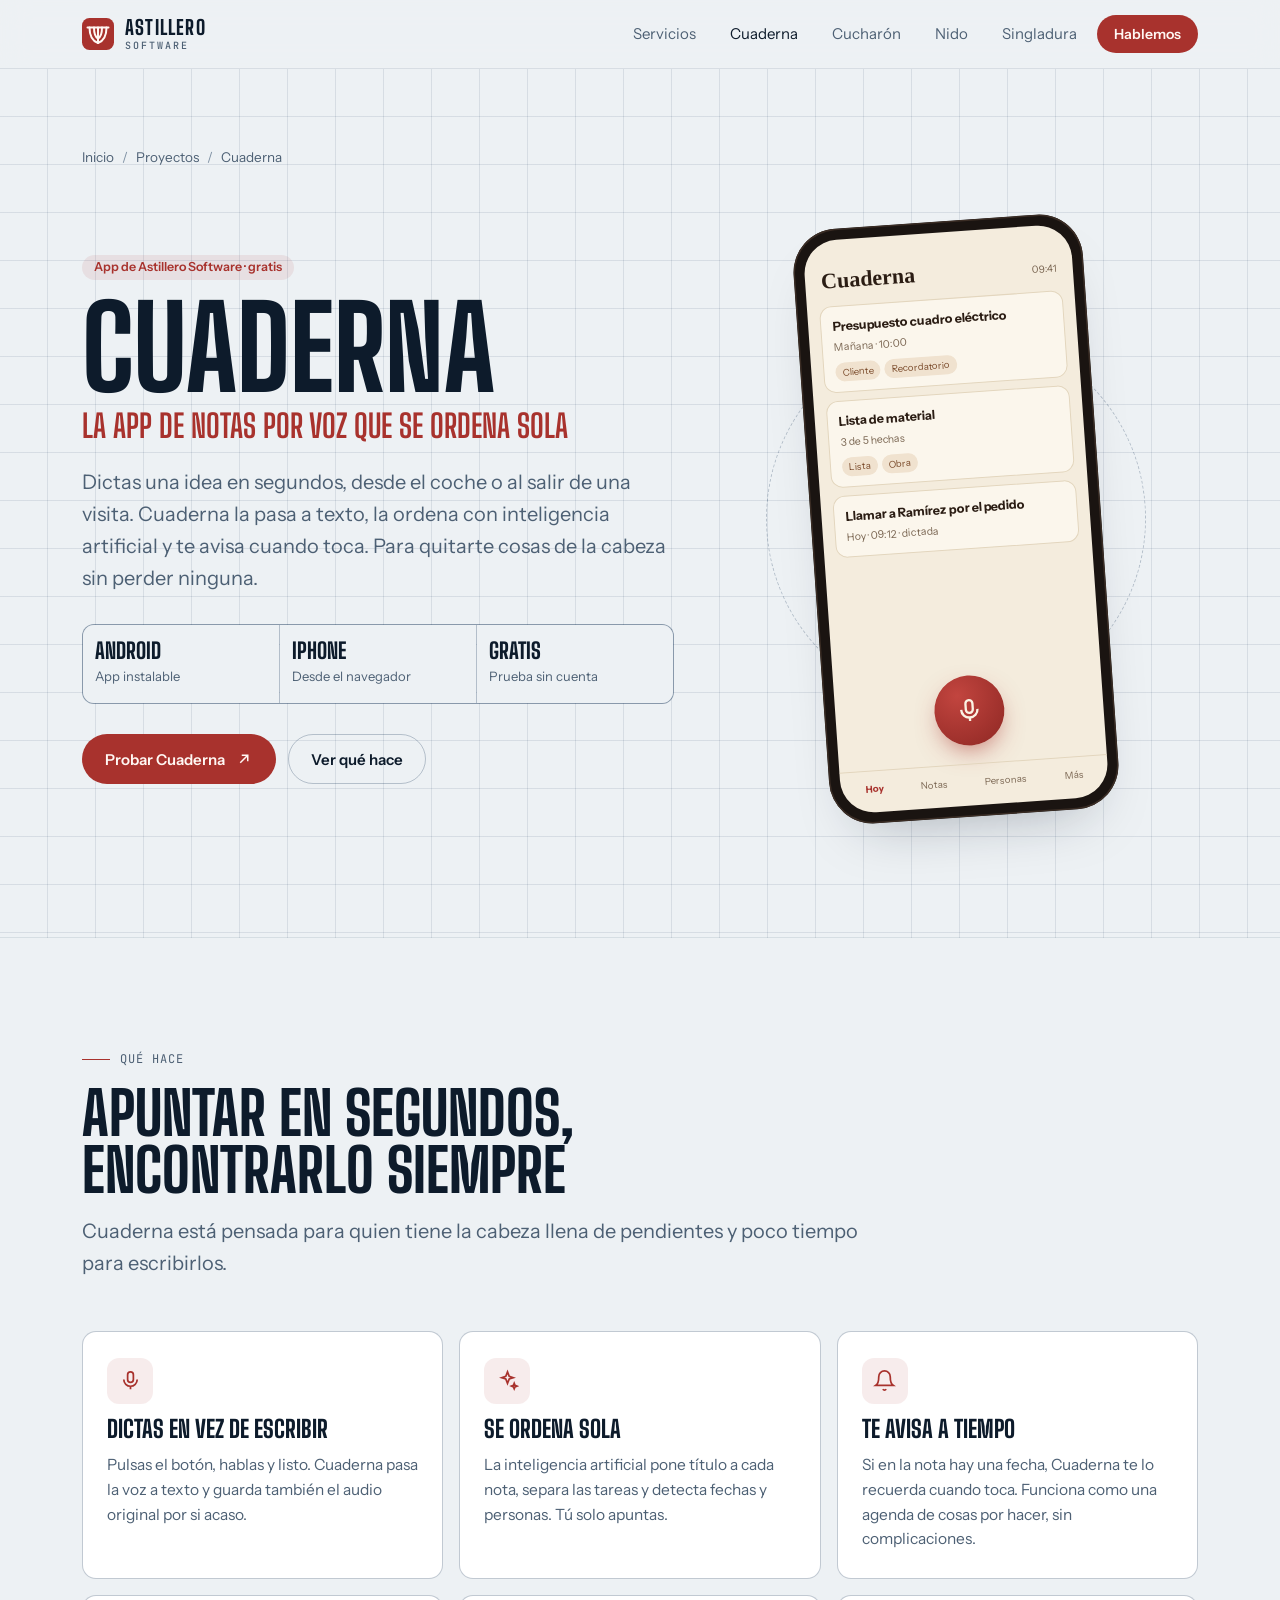
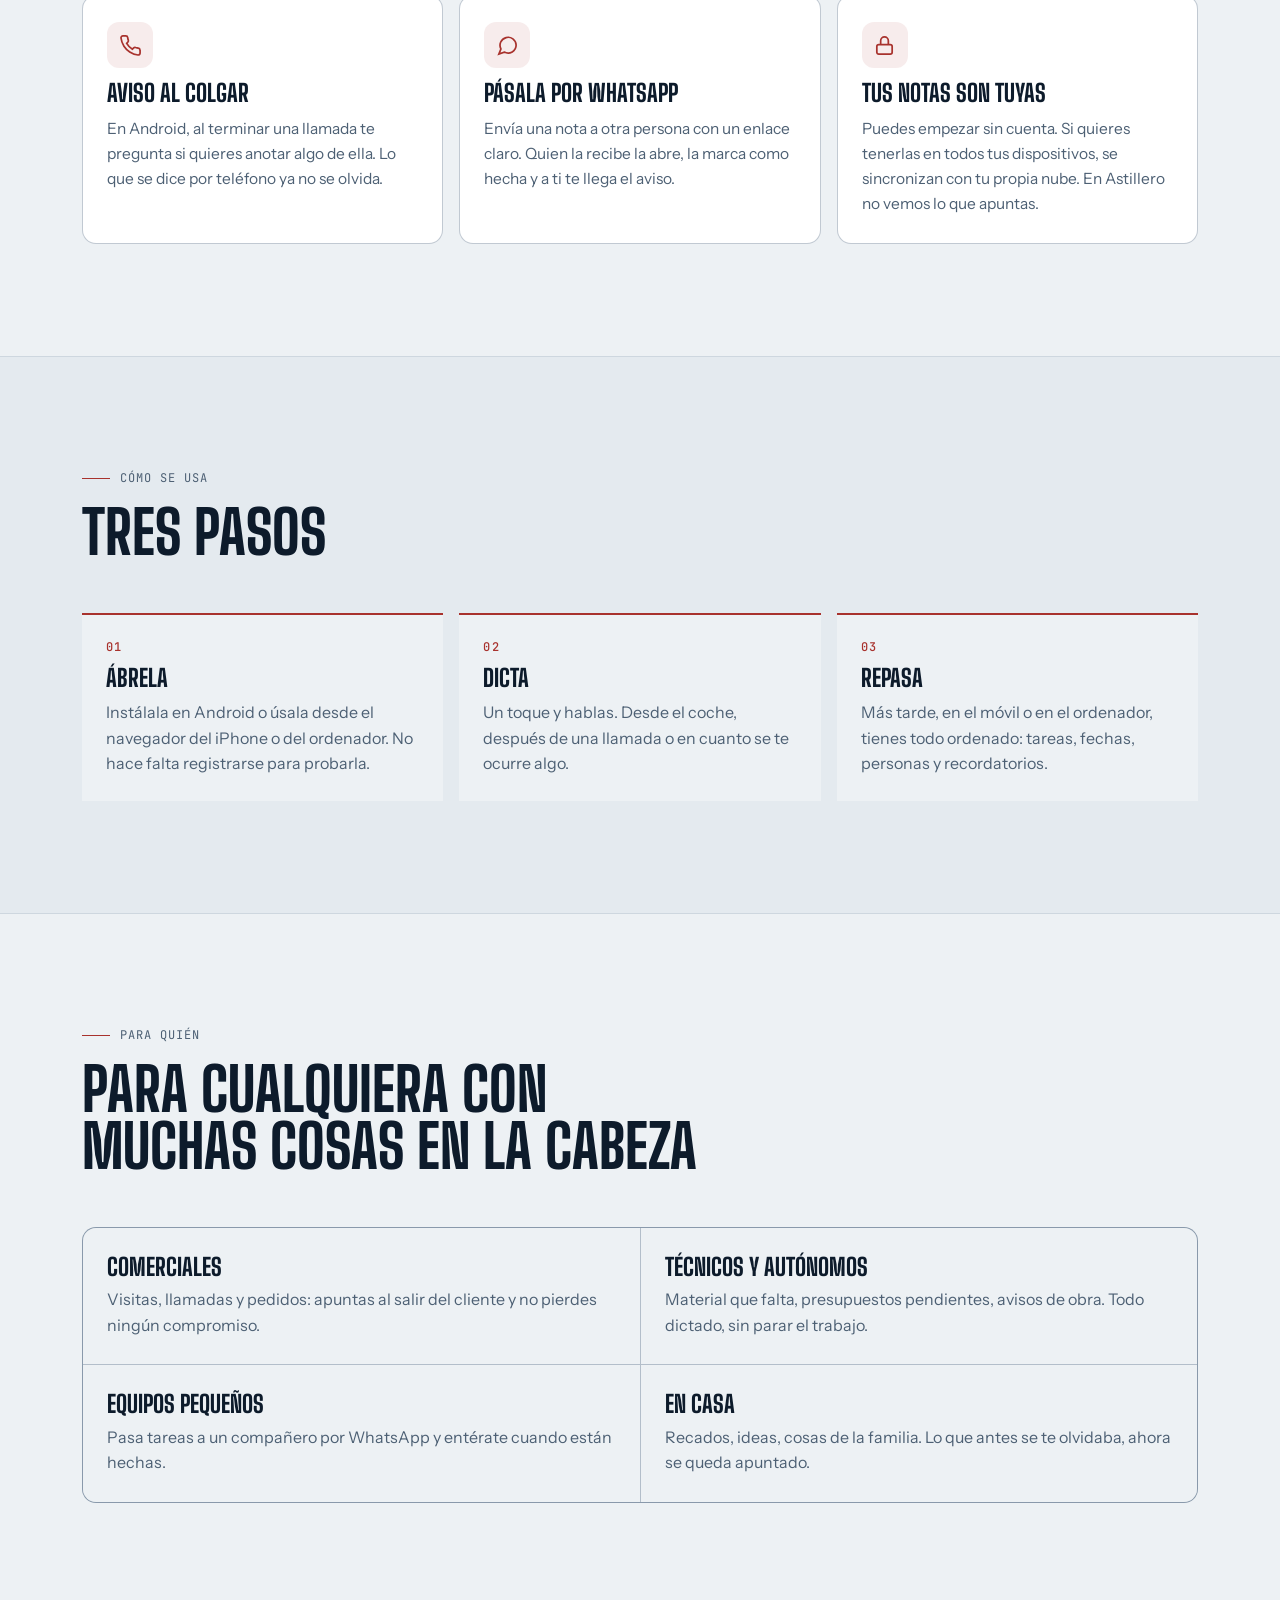
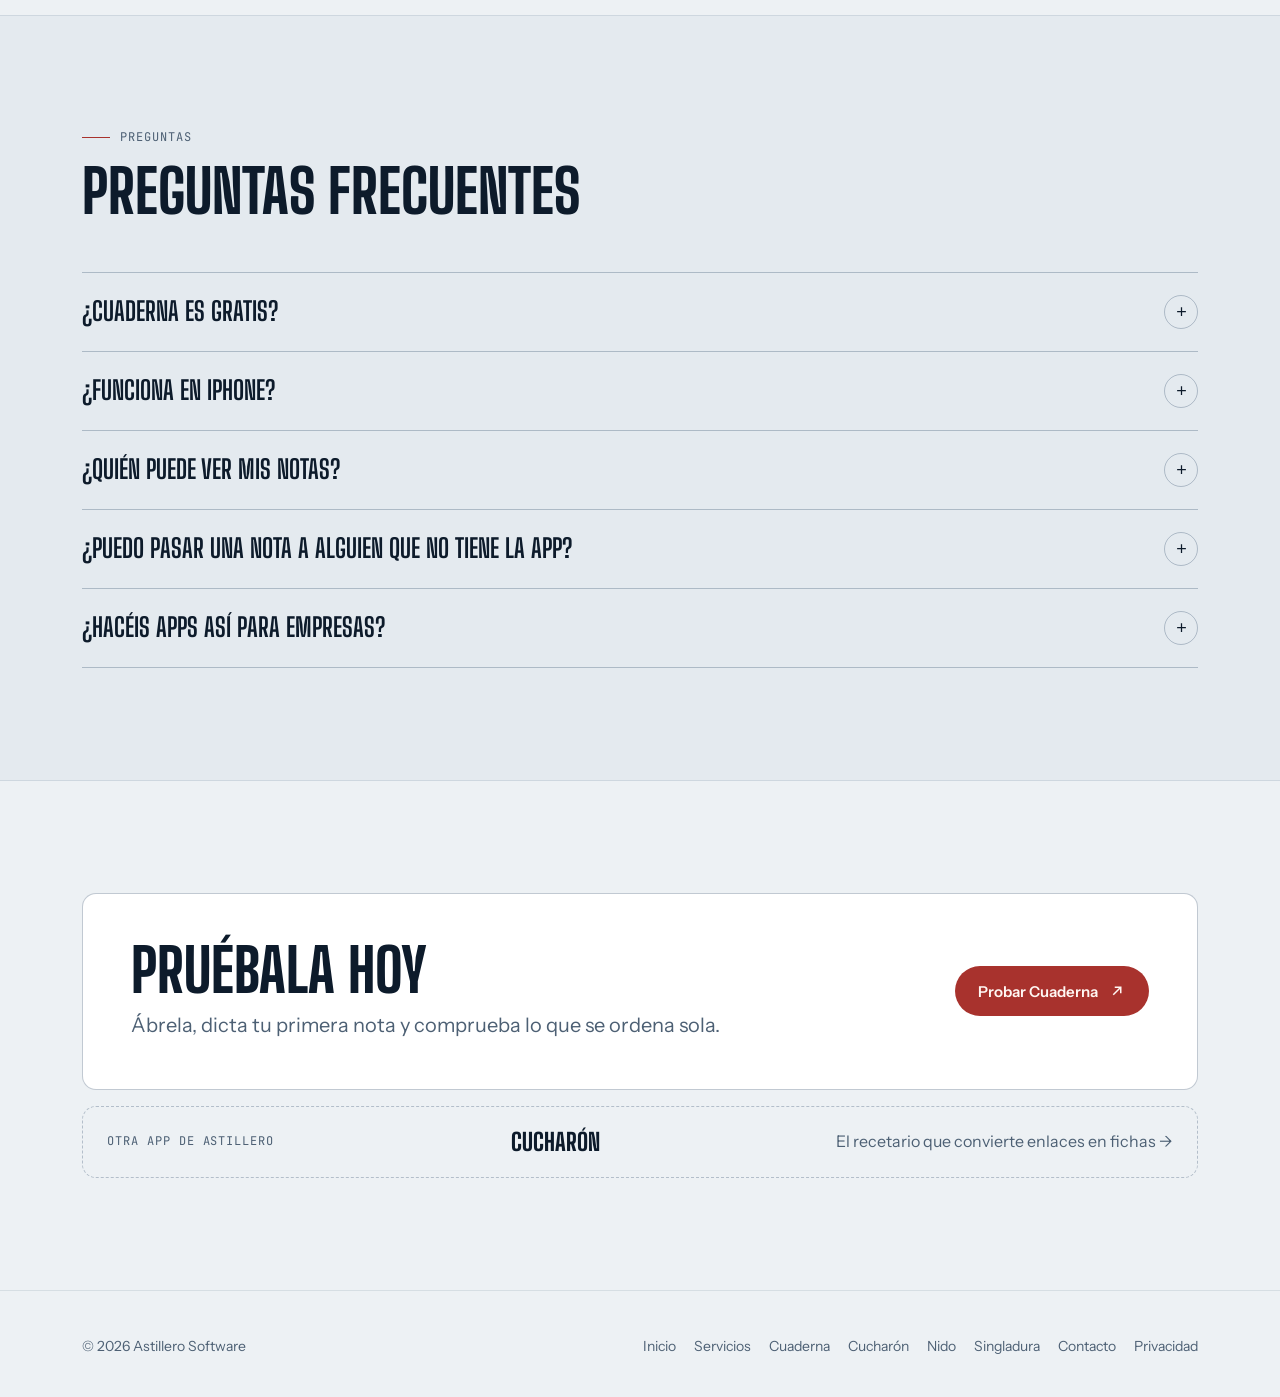
==== commit 96e7aa10: "Merge pull request #2 from astillerosoftware/claude/project-thread-0g1om9 Singladura en la web: bloq" ====
--- a/cuaderna/index.html
+++ b/cuaderna/index.html
@@ -72,6 +72,7 @@
       <a class="txt" href="/cuaderna/" aria-current="page">Cuaderna</a>
       <a class="txt" href="/cucharon/">Cucharón</a>
       <a class="txt" href="/nido/">Nido</a>
+      <a class="txt" href="/singladura/">Singladura</a>
       <a class="btn btn-1" href="/#contacto">Hablemos</a>
     </nav>
   </div>
@@ -220,6 +221,7 @@
       <a href="/cuaderna/">Cuaderna</a>
       <a href="/cucharon/">Cucharón</a>
       <a href="/nido/">Nido</a>
+      <a href="/singladura/">Singladura</a>
       <a href="/#contacto">Contacto</a>
       <a href="/privacidad.html">Privacidad</a>
     </nav>
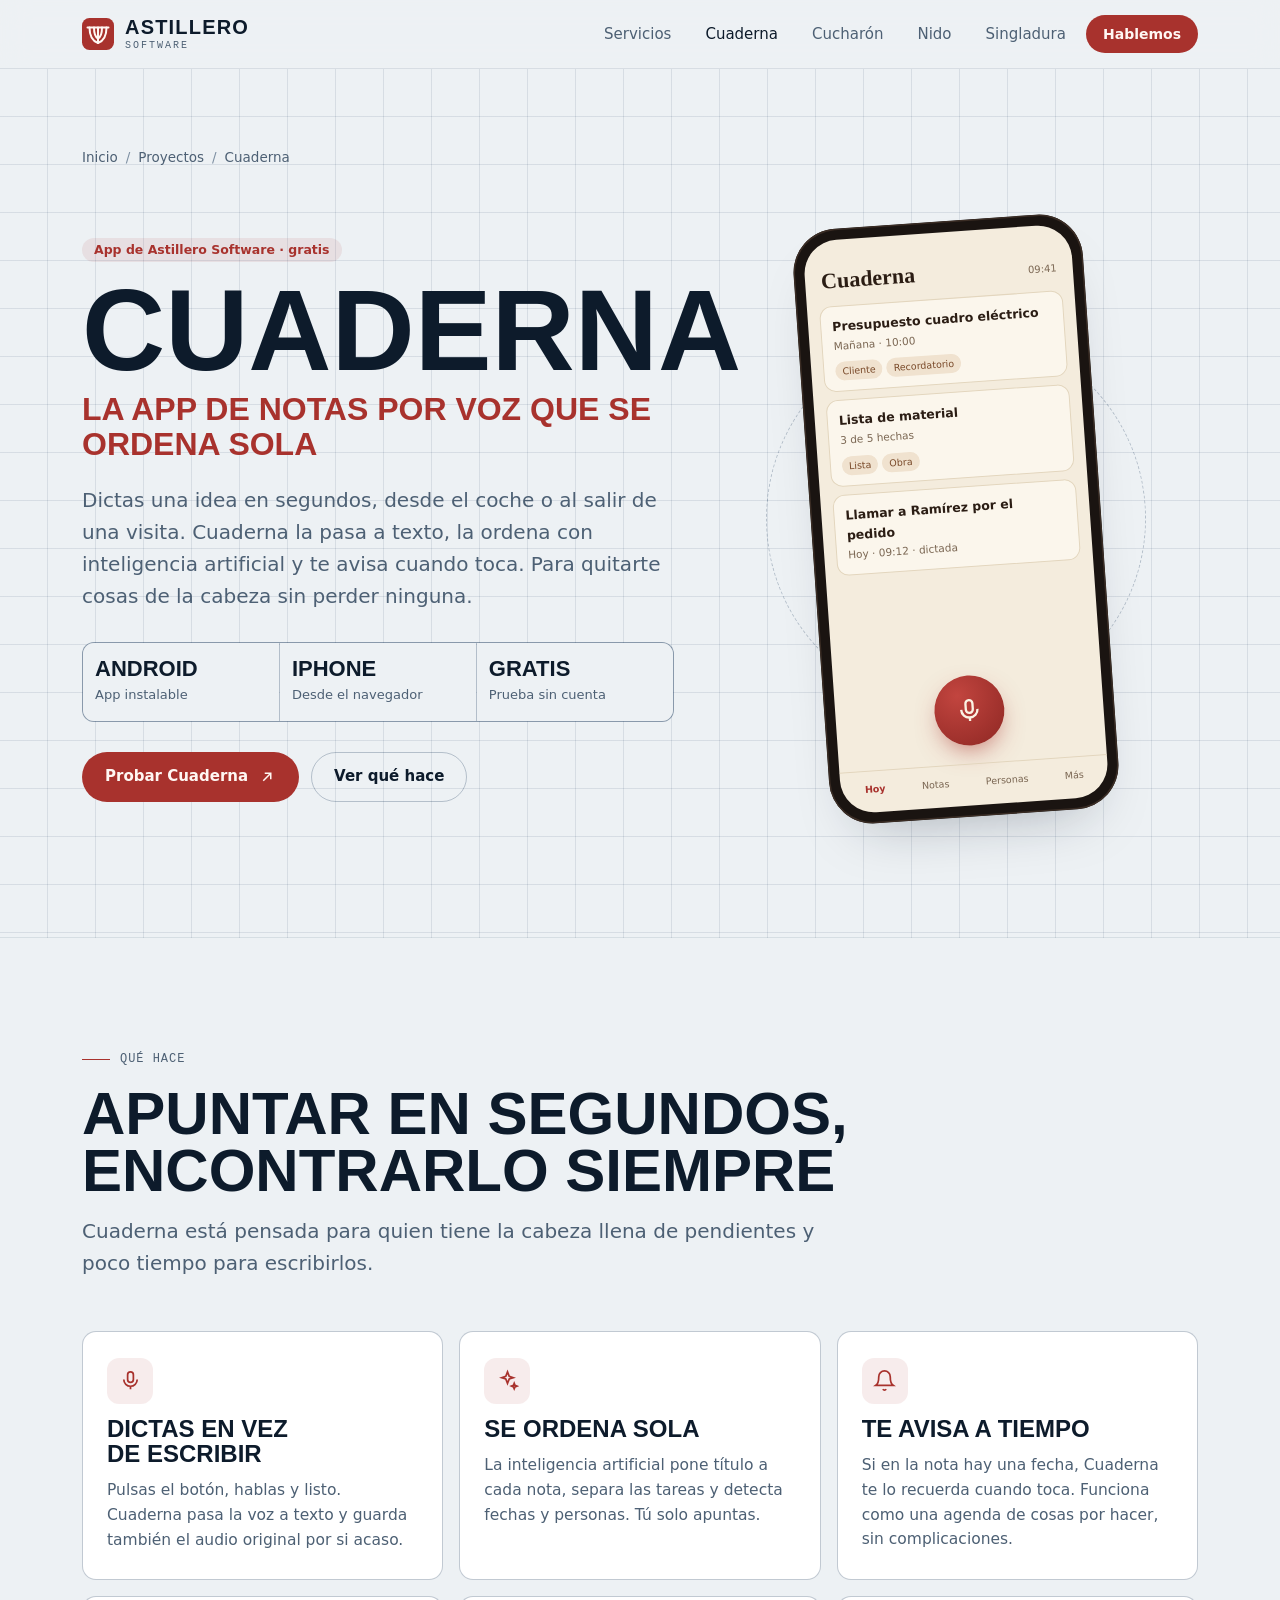
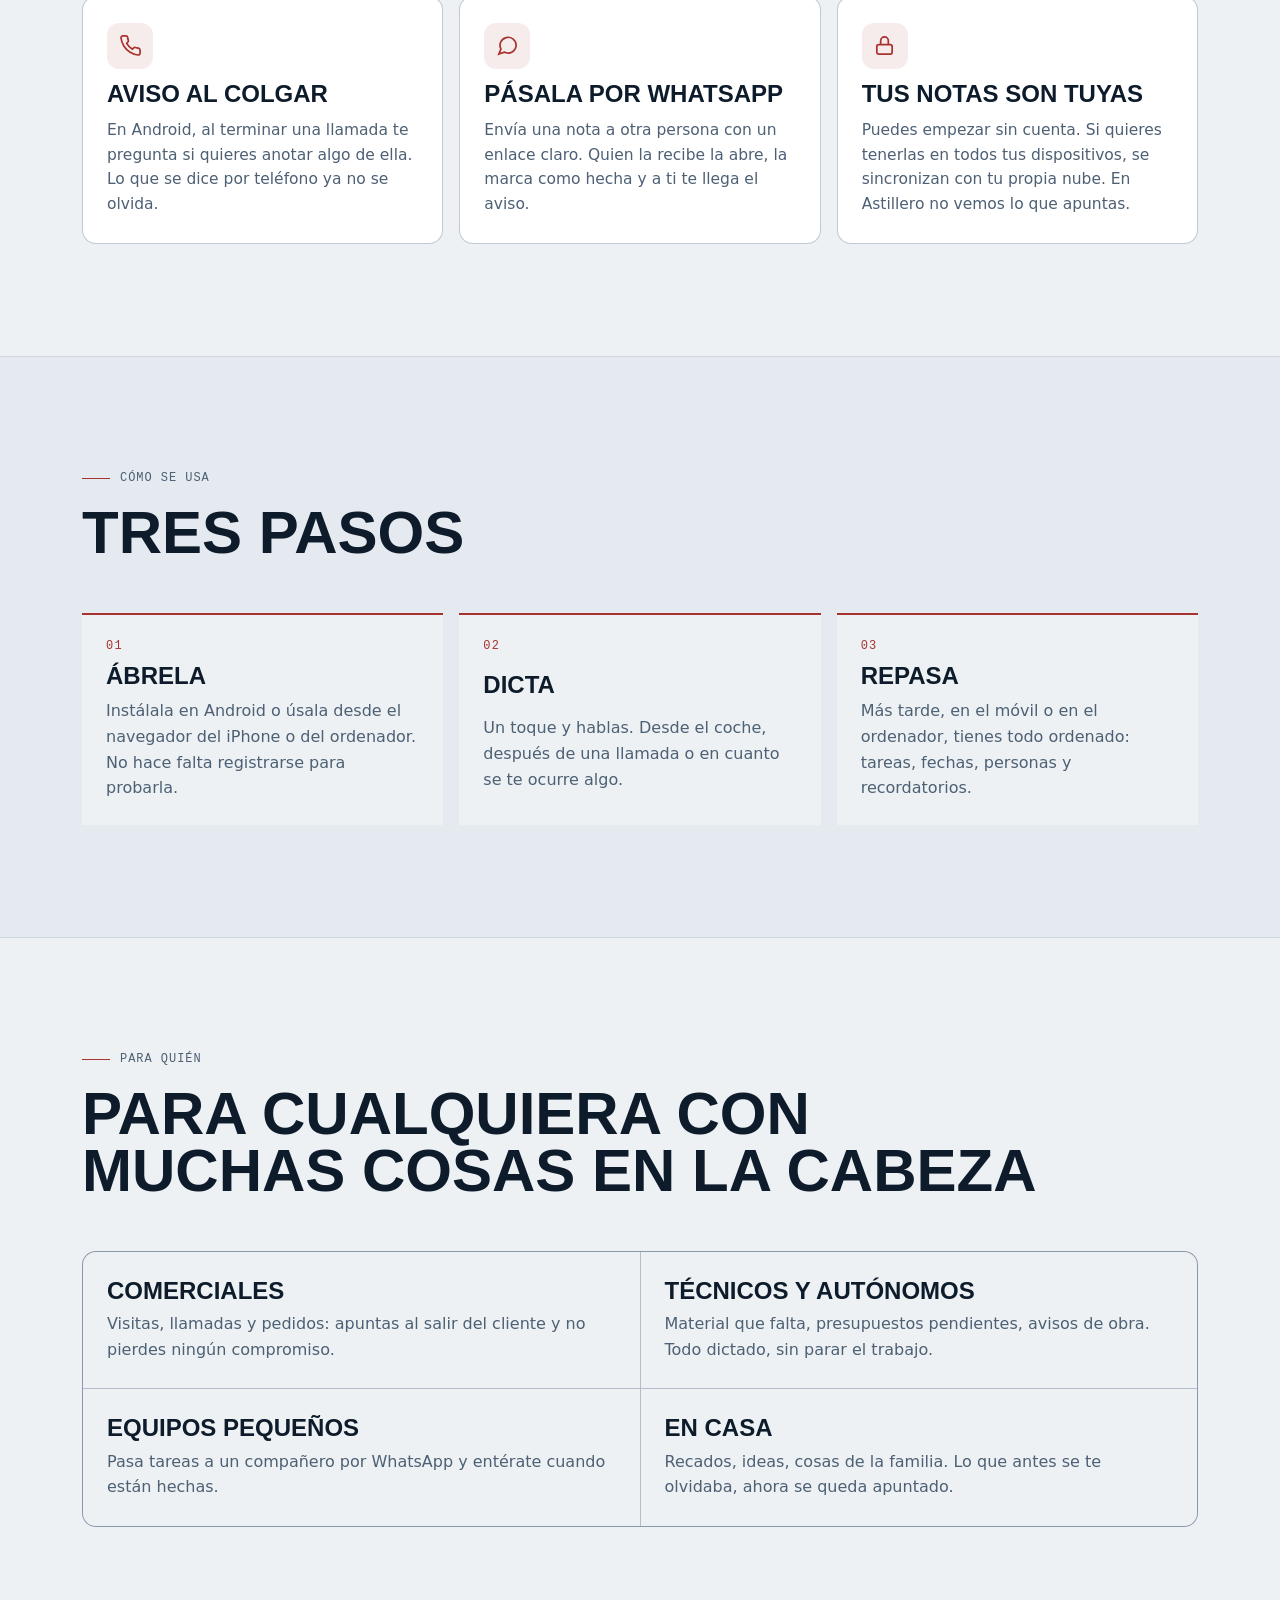
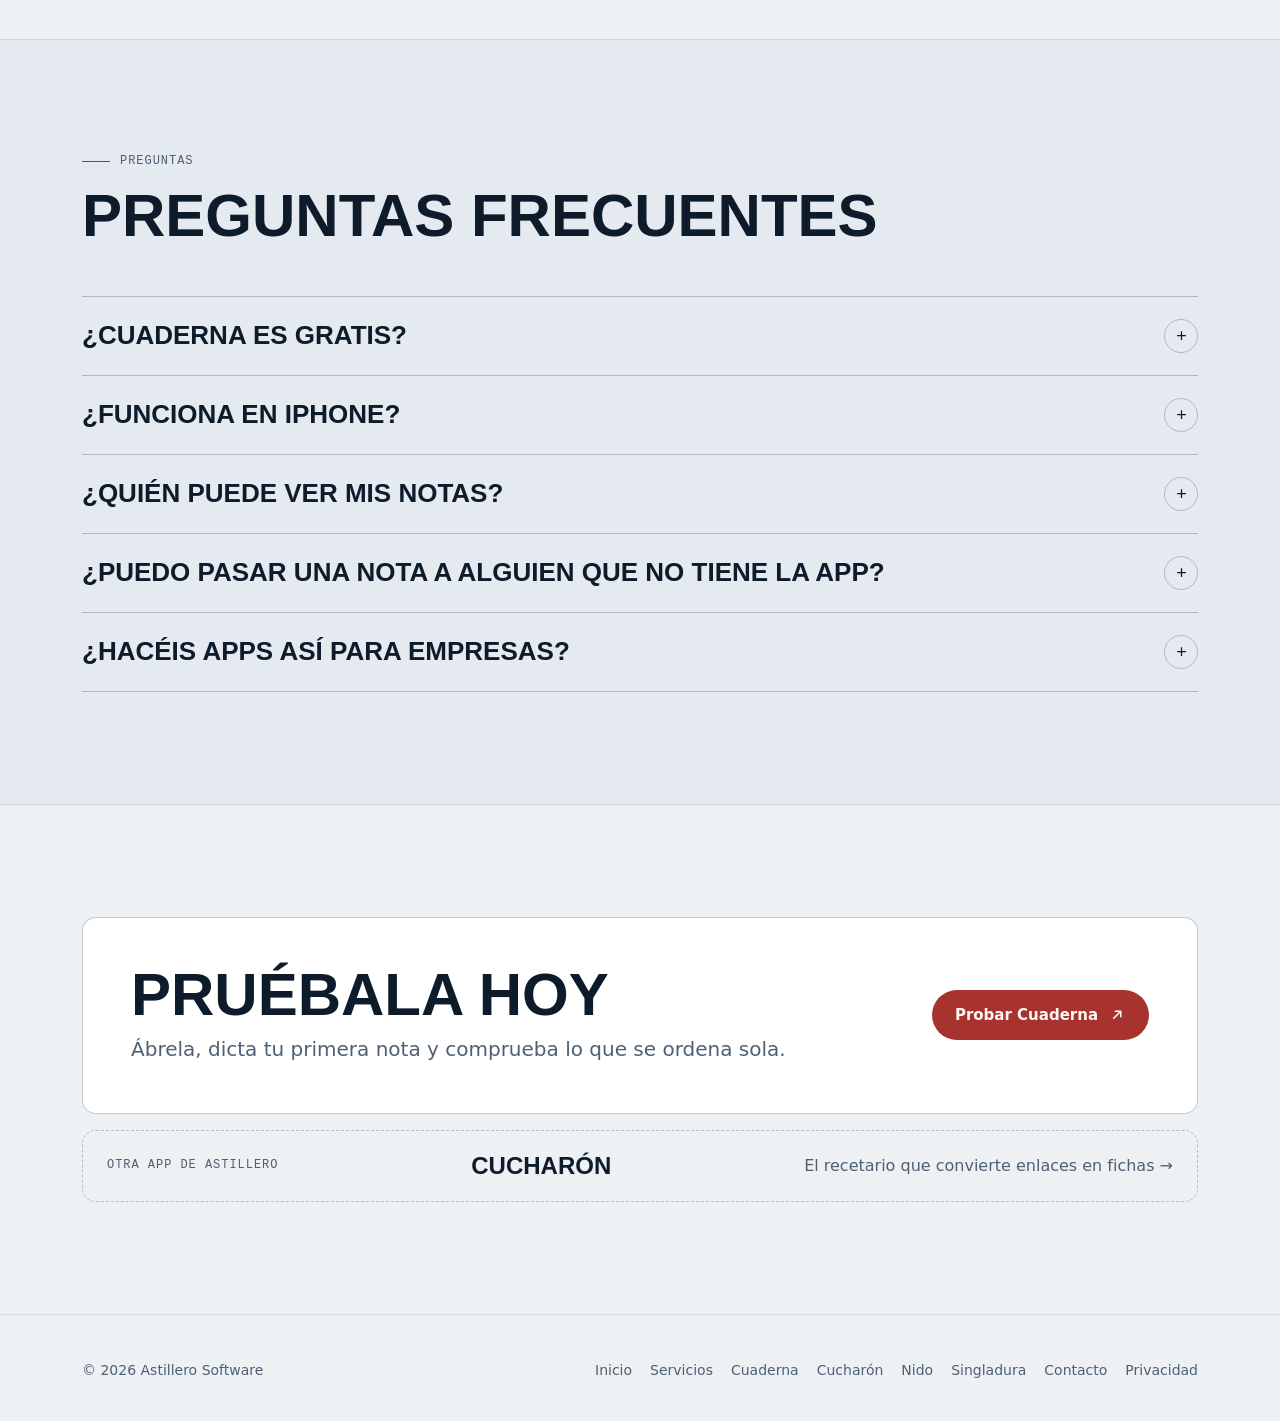
==== commit 47ee4573: "Seguridad: política de contenido (CSP) en todas las páginas, sin scripts en línea - Los <script> en " ====
--- a/cuaderna/index.html
+++ b/cuaderna/index.html
@@ -2,6 +2,7 @@
 <html lang="es">
 <head>
 <meta charset="utf-8">
+<meta http-equiv="Content-Security-Policy" content="default-src 'self'; script-src 'self' https://static.cloudflareinsights.com; style-src 'self' 'unsafe-inline' https://fonts.googleapis.com; font-src 'self' https://fonts.gstatic.com; img-src 'self' data: https://images.unsplash.com; connect-src 'self' https://cuaderna-jam-gwhugrdqcub6e9ba.swedencentral-01.azurewebsites.net https://cloudflareinsights.com; base-uri 'self'; form-action 'self'; object-src 'none'">
 <meta name="viewport" content="width=device-width, initial-scale=1">
 <title>Cuaderna · App de notas por voz con IA | Astillero Software</title>
 <meta name="description" content="Cuaderna es una app gratuita de notas por voz: dictas una idea en segundos, la inteligencia artificial la ordena y te avisa a tiempo. Android y navegador, prueba sin cuenta.">
@@ -17,7 +18,7 @@
 <link rel="preconnect" href="https://fonts.gstatic.com" crossorigin>
 <link rel="stylesheet" href="https://fonts.googleapis.com/css2?family=Big+Shoulders+Display:wght@700;800&family=Instrument+Sans:wght@400;500;600&family=JetBrains+Mono:wght@500&display=swap">
 <link rel="stylesheet" href="/paginas.css">
-<script>try{var t=localStorage.getItem("astillero.tema");if(t)document.documentElement.dataset.theme=t}catch(e){}</script>
+<script src="/js/tema.js"></script>
 <script type="application/ld+json">
 {
   "@context": "https://schema.org",
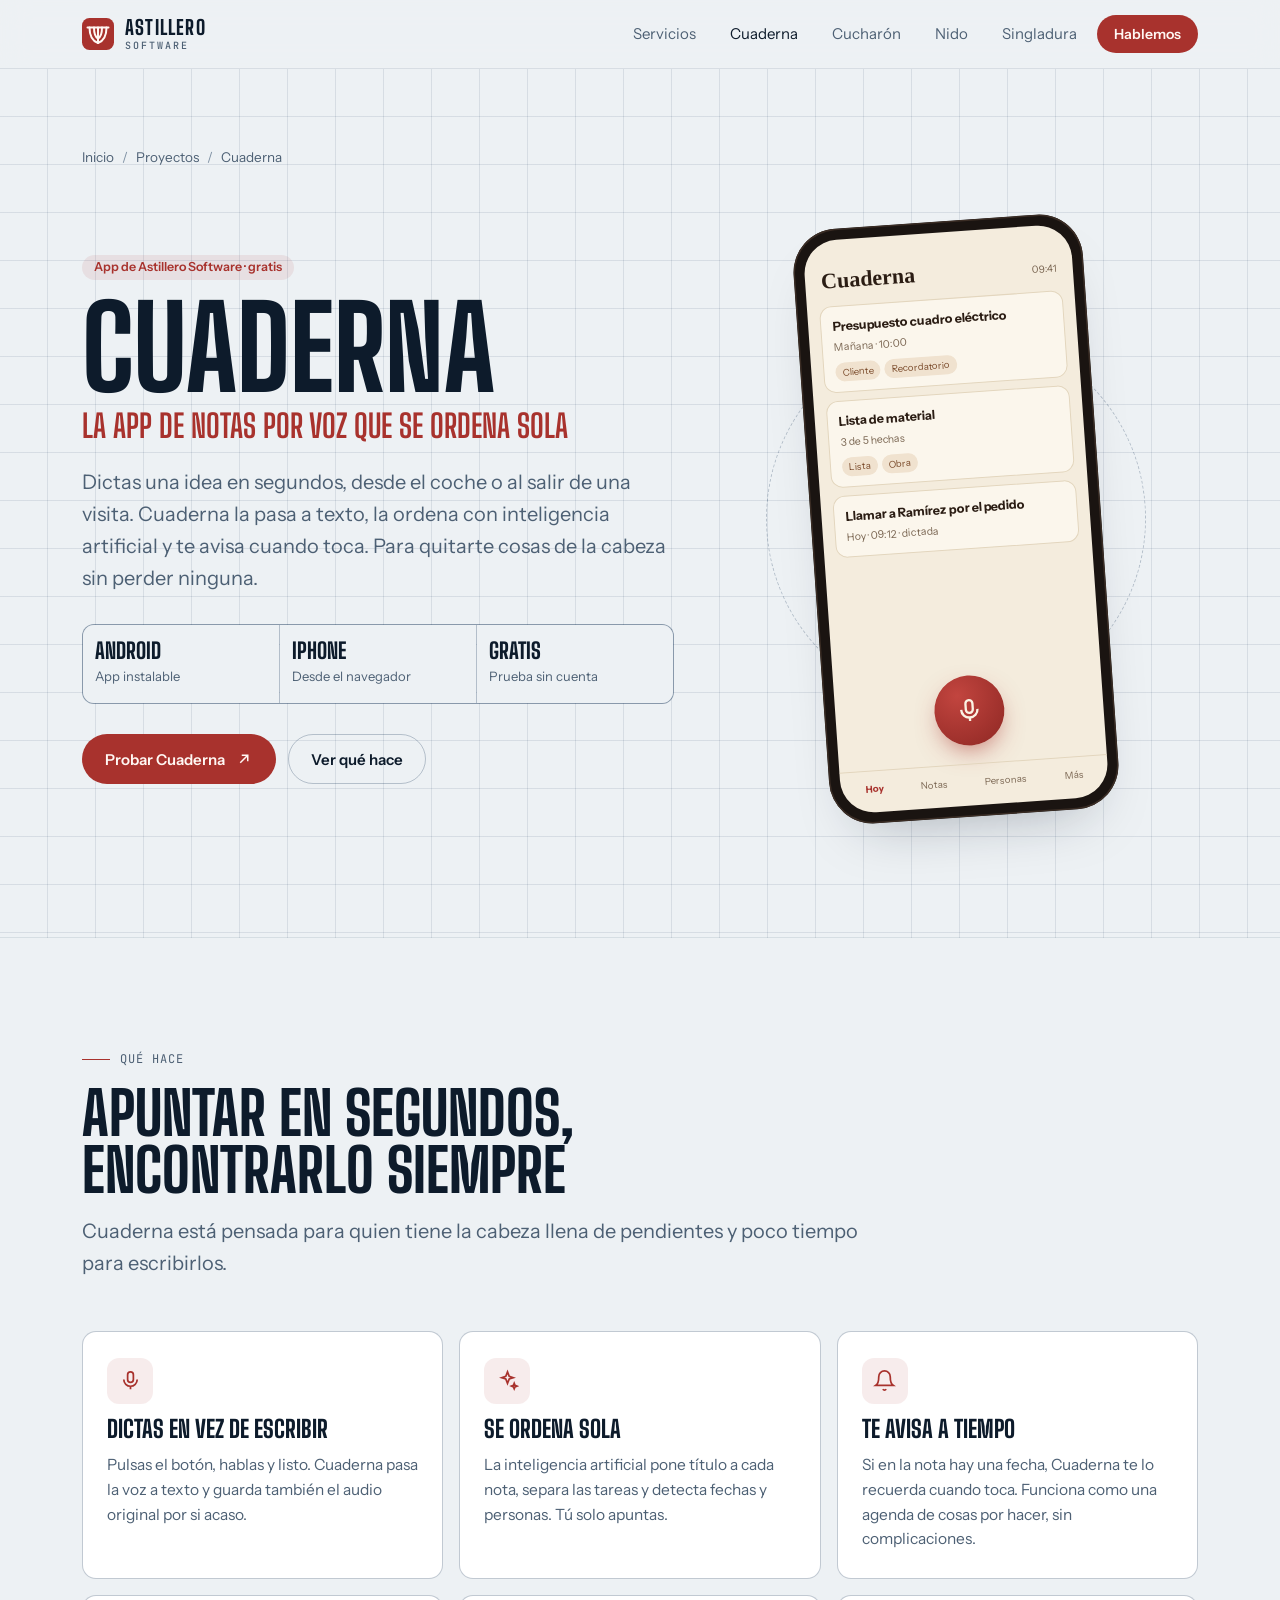
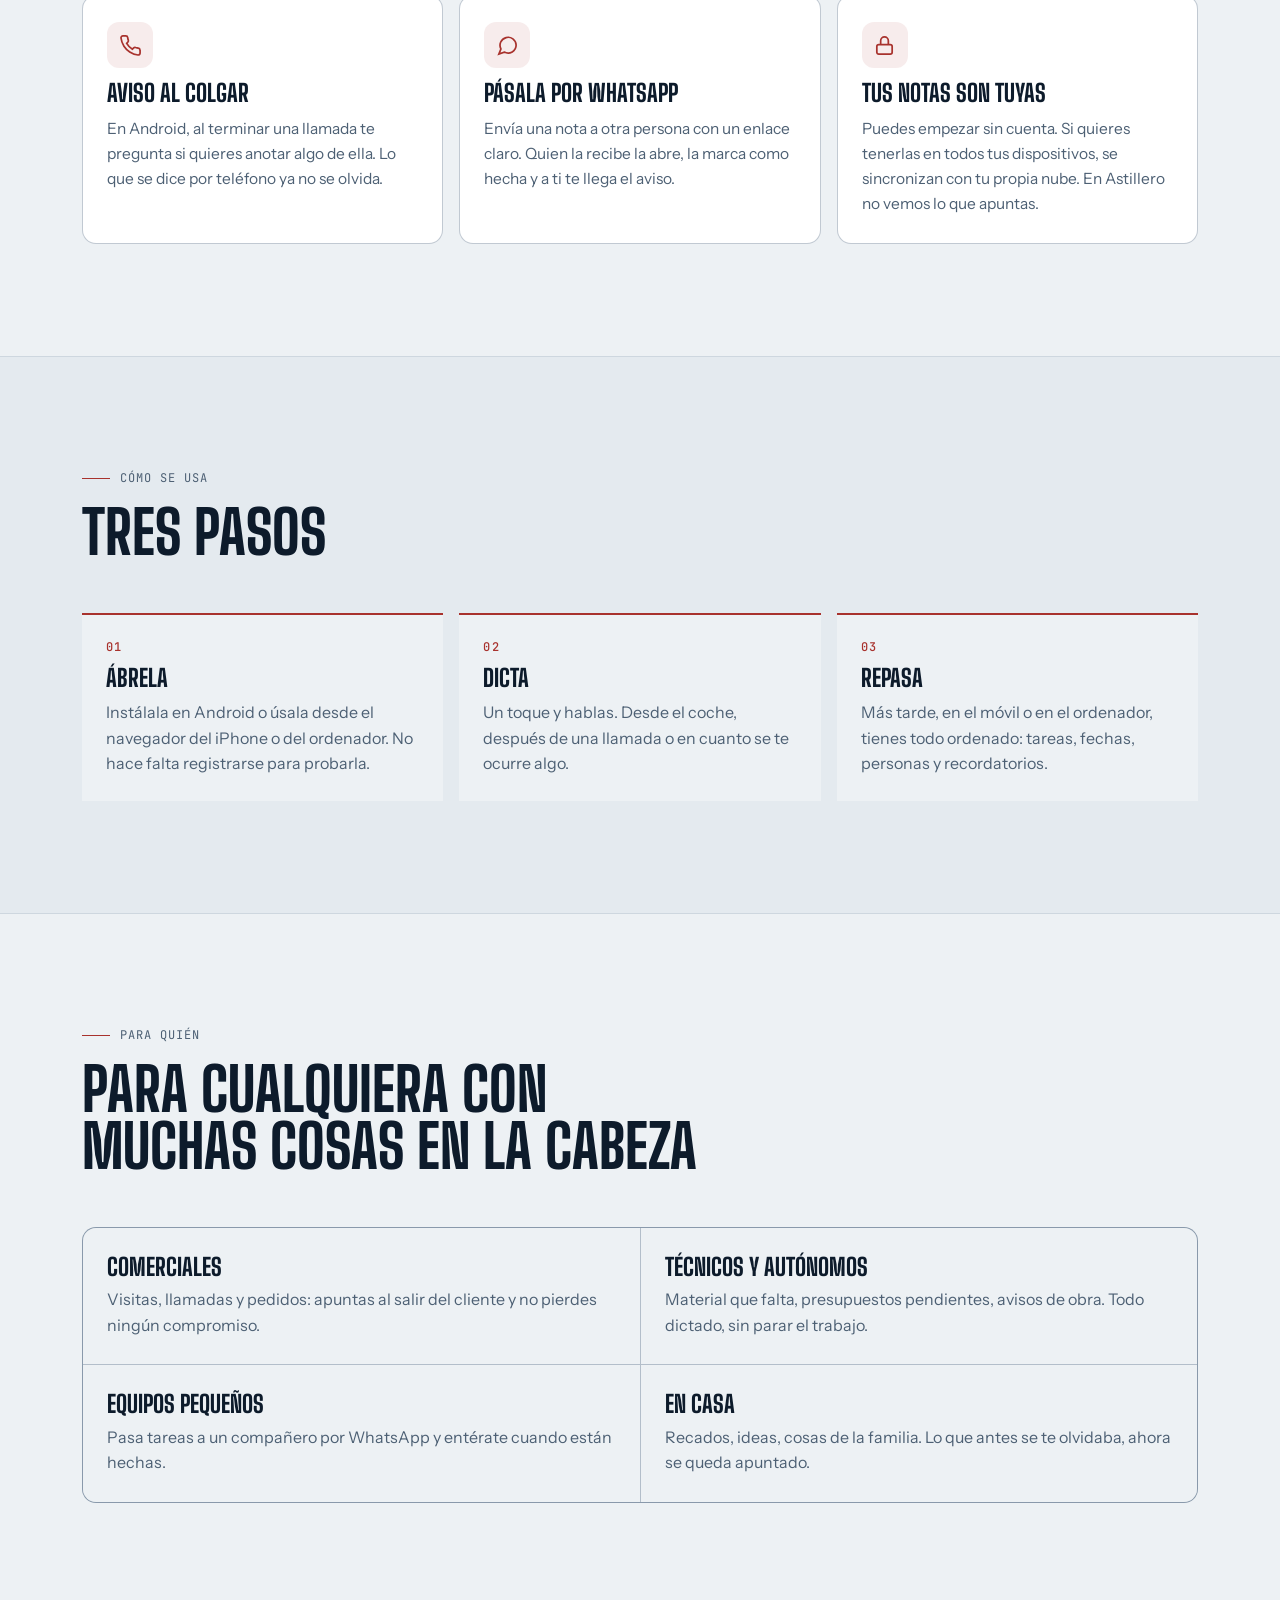
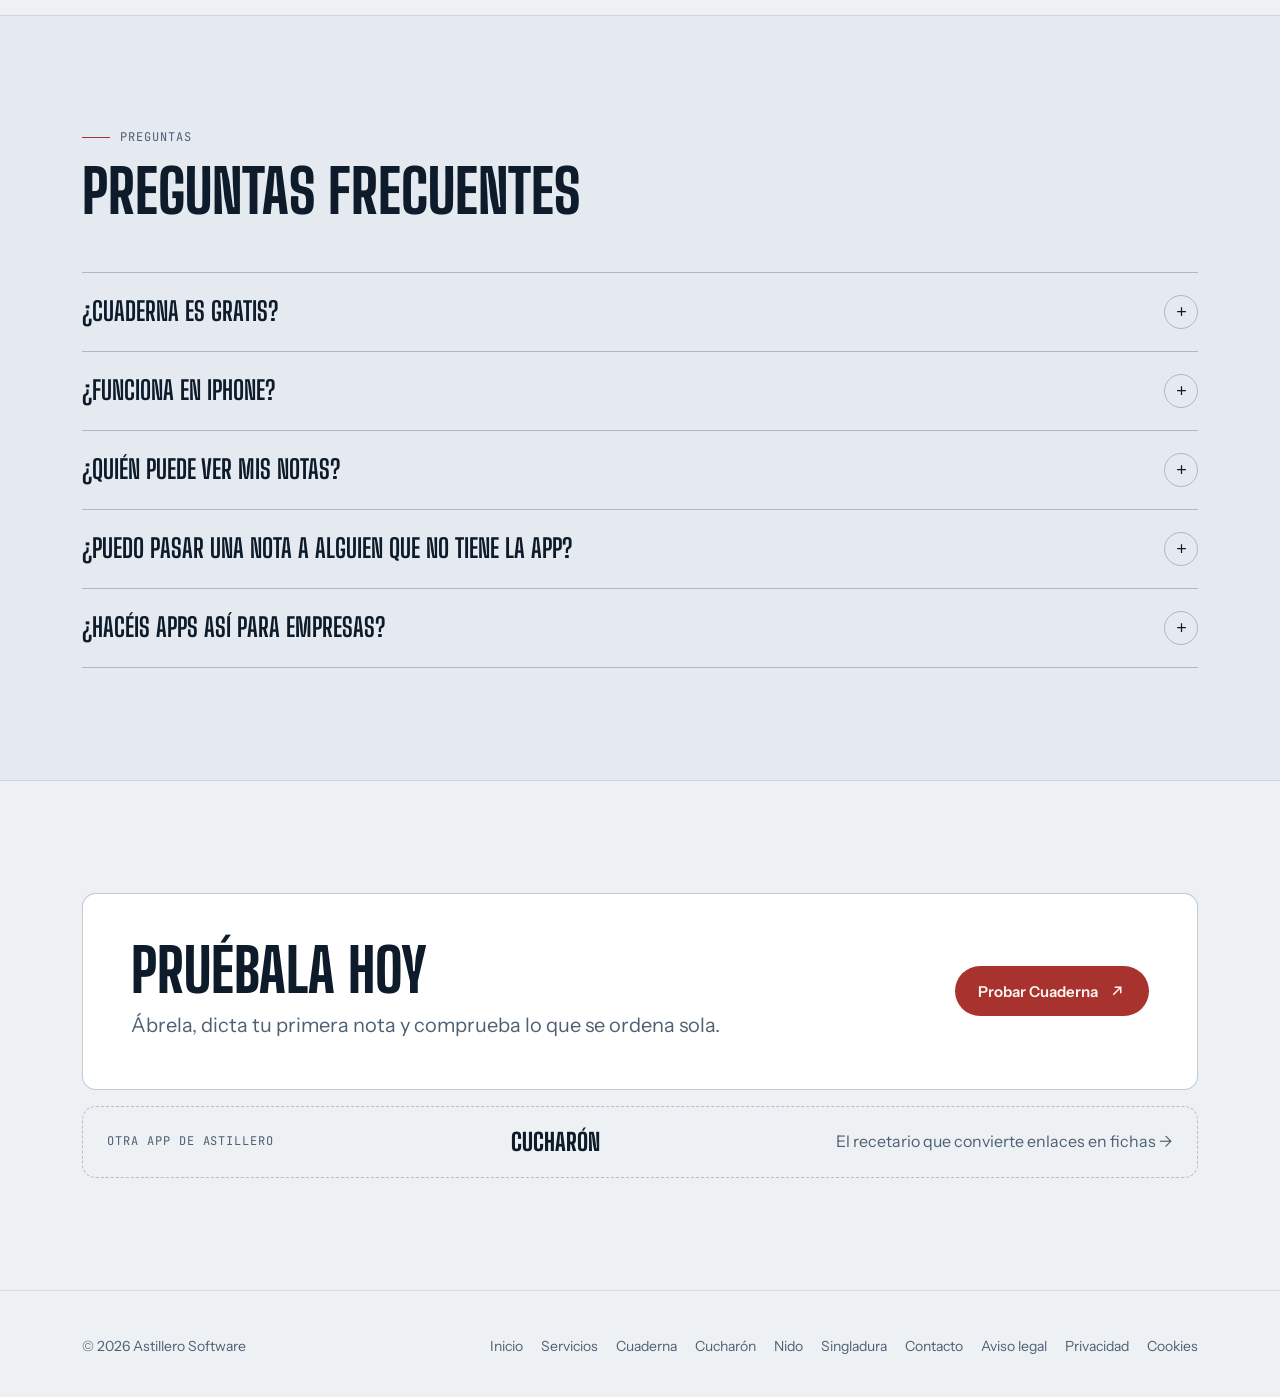
==== commit a348cd2b: "Merge remote-tracking branch 'origin/main' into textos-legales" ====
--- a/cuaderna/index.html
+++ b/cuaderna/index.html
@@ -14,9 +14,7 @@
 <meta property="og:description" content="Dictas una idea, se ordena sola y te avisa a tiempo. Gratis y sin cuenta.">
 <meta property="og:url" content="https://astillerosoftware.es/cuaderna/">
 <meta property="og:image" content="https://astillerosoftware.es/og.png">
-<link rel="preconnect" href="https://fonts.googleapis.com">
-<link rel="preconnect" href="https://fonts.gstatic.com" crossorigin>
-<link rel="stylesheet" href="https://fonts.googleapis.com/css2?family=Big+Shoulders+Display:wght@700;800&family=Instrument+Sans:wght@400;500;600&family=JetBrains+Mono:wght@500&display=swap">
+<link rel="stylesheet" href="/fuentes/fuentes.css">
 <link rel="stylesheet" href="/paginas.css">
 <script src="/js/tema.js"></script>
 <script type="application/ld+json">
@@ -224,7 +222,9 @@
       <a href="/nido/">Nido</a>
       <a href="/singladura/">Singladura</a>
       <a href="/#contacto">Contacto</a>
-      <a href="/privacidad.html">Privacidad</a>
+      <a href="/aviso-legal.html">Aviso legal</a>
+        <a href="/privacidad.html">Privacidad</a>
+        <a href="/cookies.html">Cookies</a>
     </nav>
   </div>
 </footer>
--- a/fuentes/fuentes.css
+++ b/fuentes/fuentes.css
@@ -0,0 +1,17 @@
+/* Tipografías alojadas en la propia web (no se pide nada a Google: así no se envía la IP de quien visita a terceros).
+   Todas con licencia SIL Open Font License (ver OFL-*.txt). Recortadas a los caracteres latinos y españoles. */
+@font-face{font-family:"Big Shoulders Display";src:url("/fuentes/big-shoulders-display.woff") format("woff");font-weight:100 900;font-style:normal;font-display:swap}
+@font-face{font-family:"Instrument Sans";src:url("/fuentes/instrument-sans.woff") format("woff");font-weight:400 700;font-stretch:75% 100%;font-style:normal;font-display:swap}
+@font-face{font-family:"Instrument Sans";src:url("/fuentes/instrument-sans-italic.woff") format("woff");font-weight:400 700;font-stretch:75% 100%;font-style:italic;font-display:swap}
+@font-face{font-family:"JetBrains Mono";src:url("/fuentes/jetbrains-mono.woff") format("woff");font-weight:100 800;font-style:normal;font-display:swap}
+@font-face{font-family:"Archivo";src:url("/fuentes/archivo.woff") format("woff");font-weight:100 900;font-stretch:62% 125%;font-style:normal;font-display:swap}
+@font-face{font-family:"Plus Jakarta Sans";src:url("/fuentes/plus-jakarta-sans.woff") format("woff");font-weight:200 800;font-style:normal;font-display:swap}
+@font-face{font-family:"Figtree";src:url("/fuentes/figtree.woff") format("woff");font-weight:300 900;font-style:normal;font-display:swap}
+@font-face{font-family:"Figtree";src:url("/fuentes/figtree-italic.woff") format("woff");font-weight:300 900;font-style:italic;font-display:swap}
+@font-face{font-family:"Unbounded";src:url("/fuentes/unbounded.woff") format("woff");font-weight:200 900;font-style:normal;font-display:swap}
+@font-face{font-family:"Barlow";src:url("/fuentes/barlow-regular.woff") format("woff");font-weight:400;font-display:swap}
+@font-face{font-family:"Barlow";src:url("/fuentes/barlow-medium.woff") format("woff");font-weight:500;font-display:swap}
+@font-face{font-family:"Barlow";src:url("/fuentes/barlow-semibold.woff") format("woff");font-weight:600;font-display:swap}
+@font-face{font-family:"Barlow";src:url("/fuentes/barlow-bold.woff") format("woff");font-weight:700;font-display:swap}
+@font-face{font-family:"Barlow Condensed";src:url("/fuentes/barlow-condensed-semibold.woff") format("woff");font-weight:600;font-display:swap}
+@font-face{font-family:"Barlow Condensed";src:url("/fuentes/barlow-condensed-bold.woff") format("woff");font-weight:700;font-display:swap}
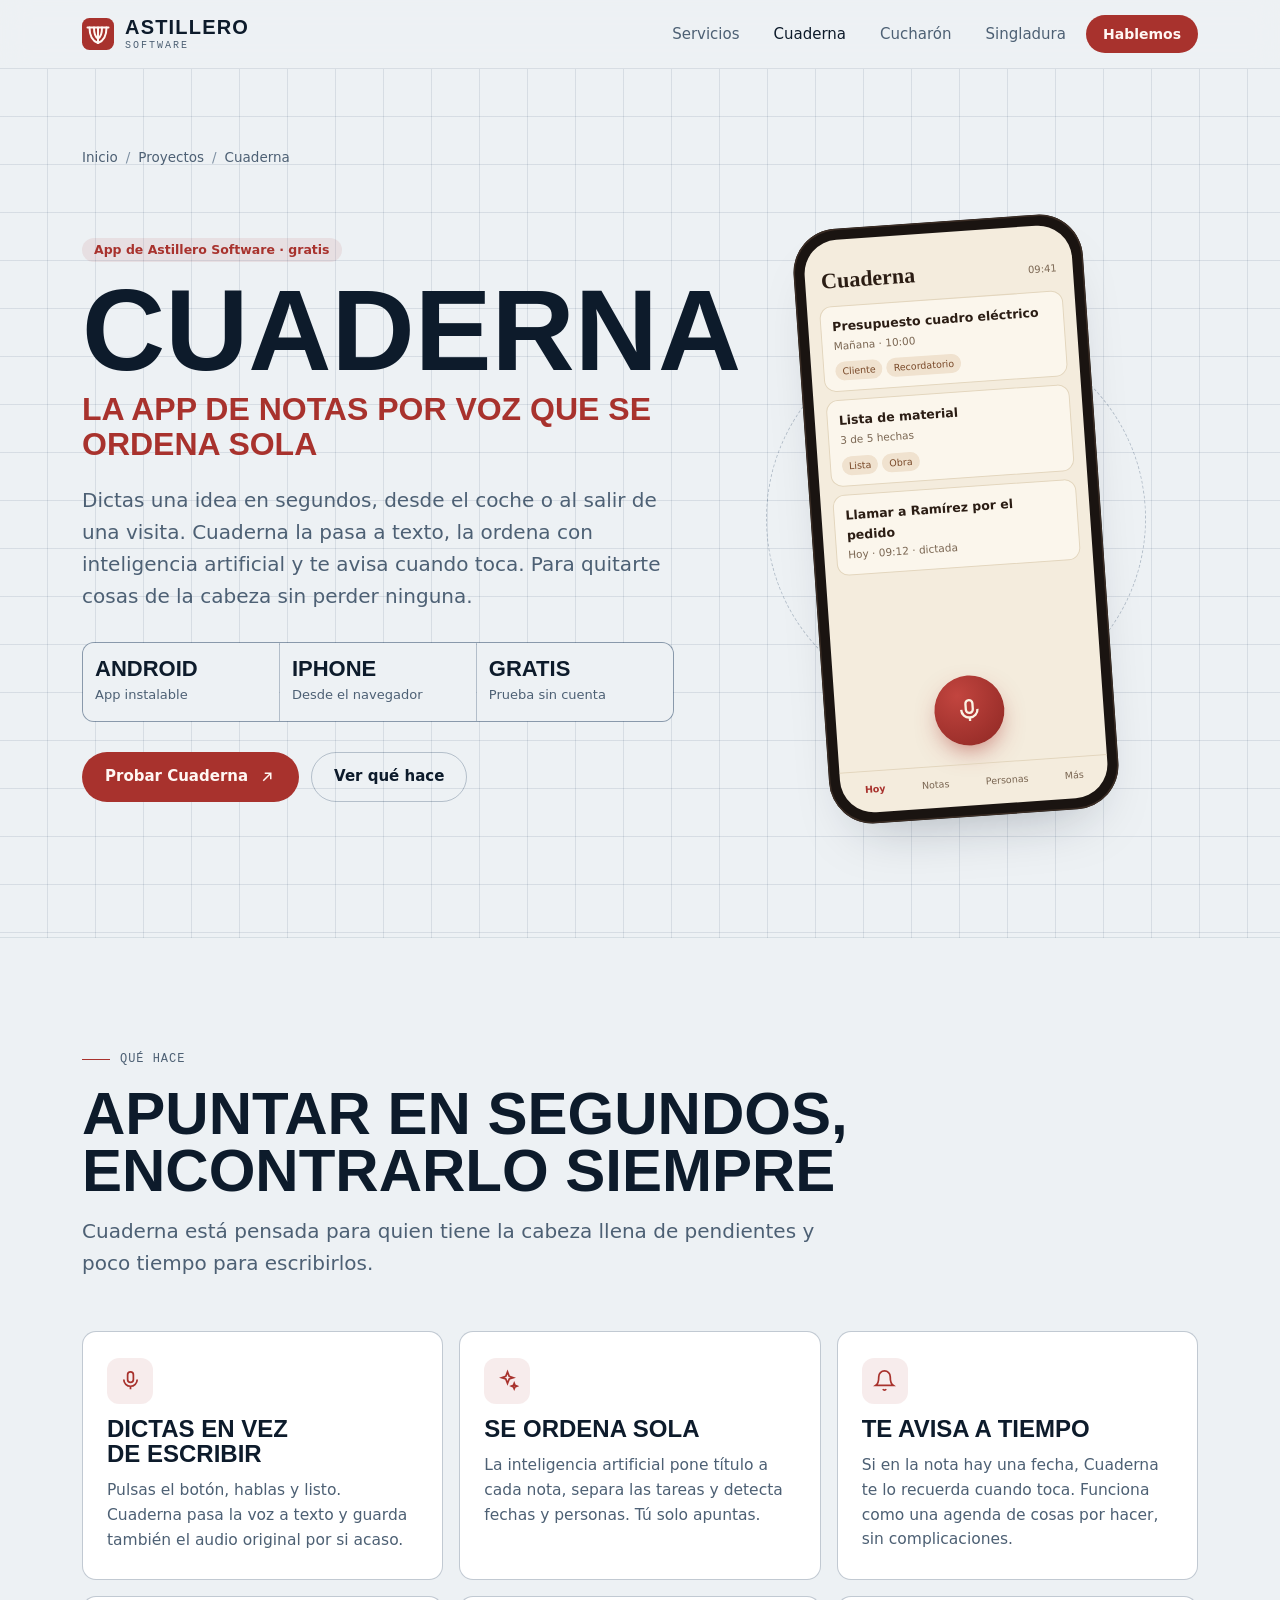
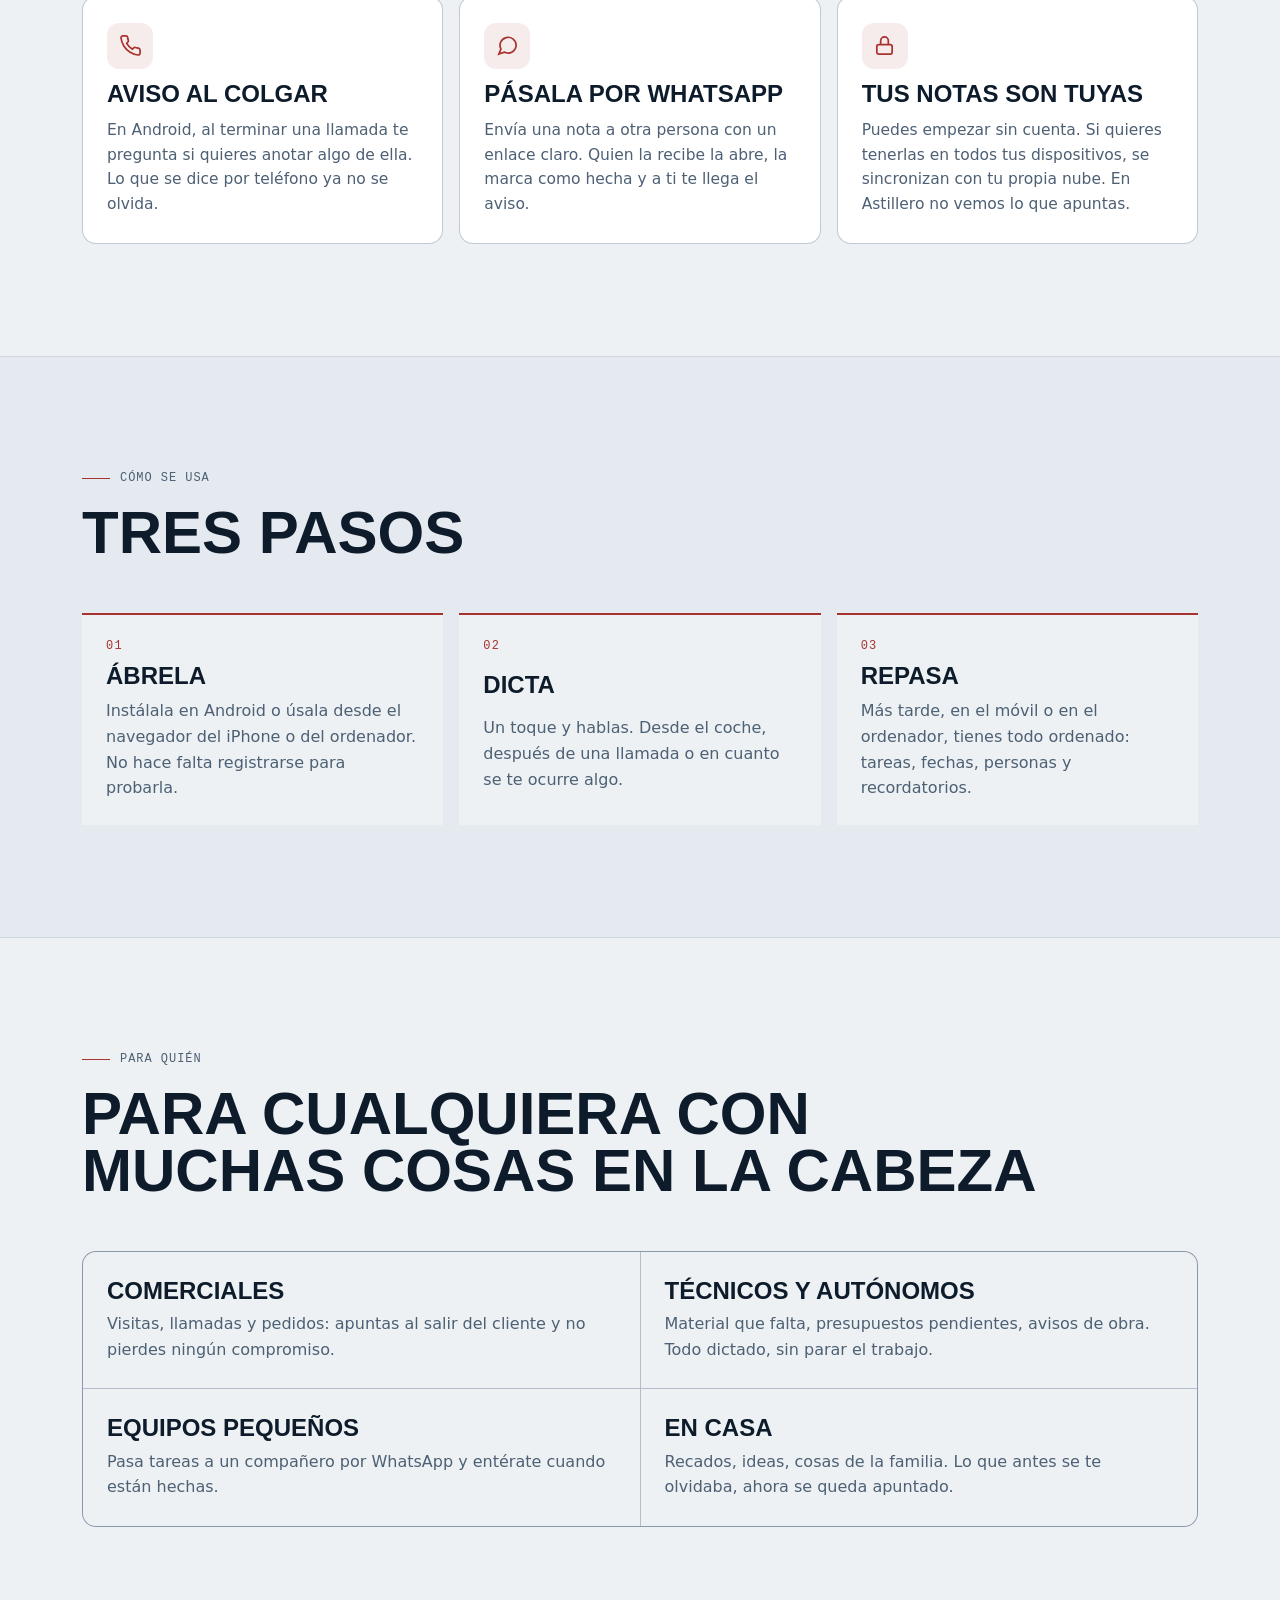
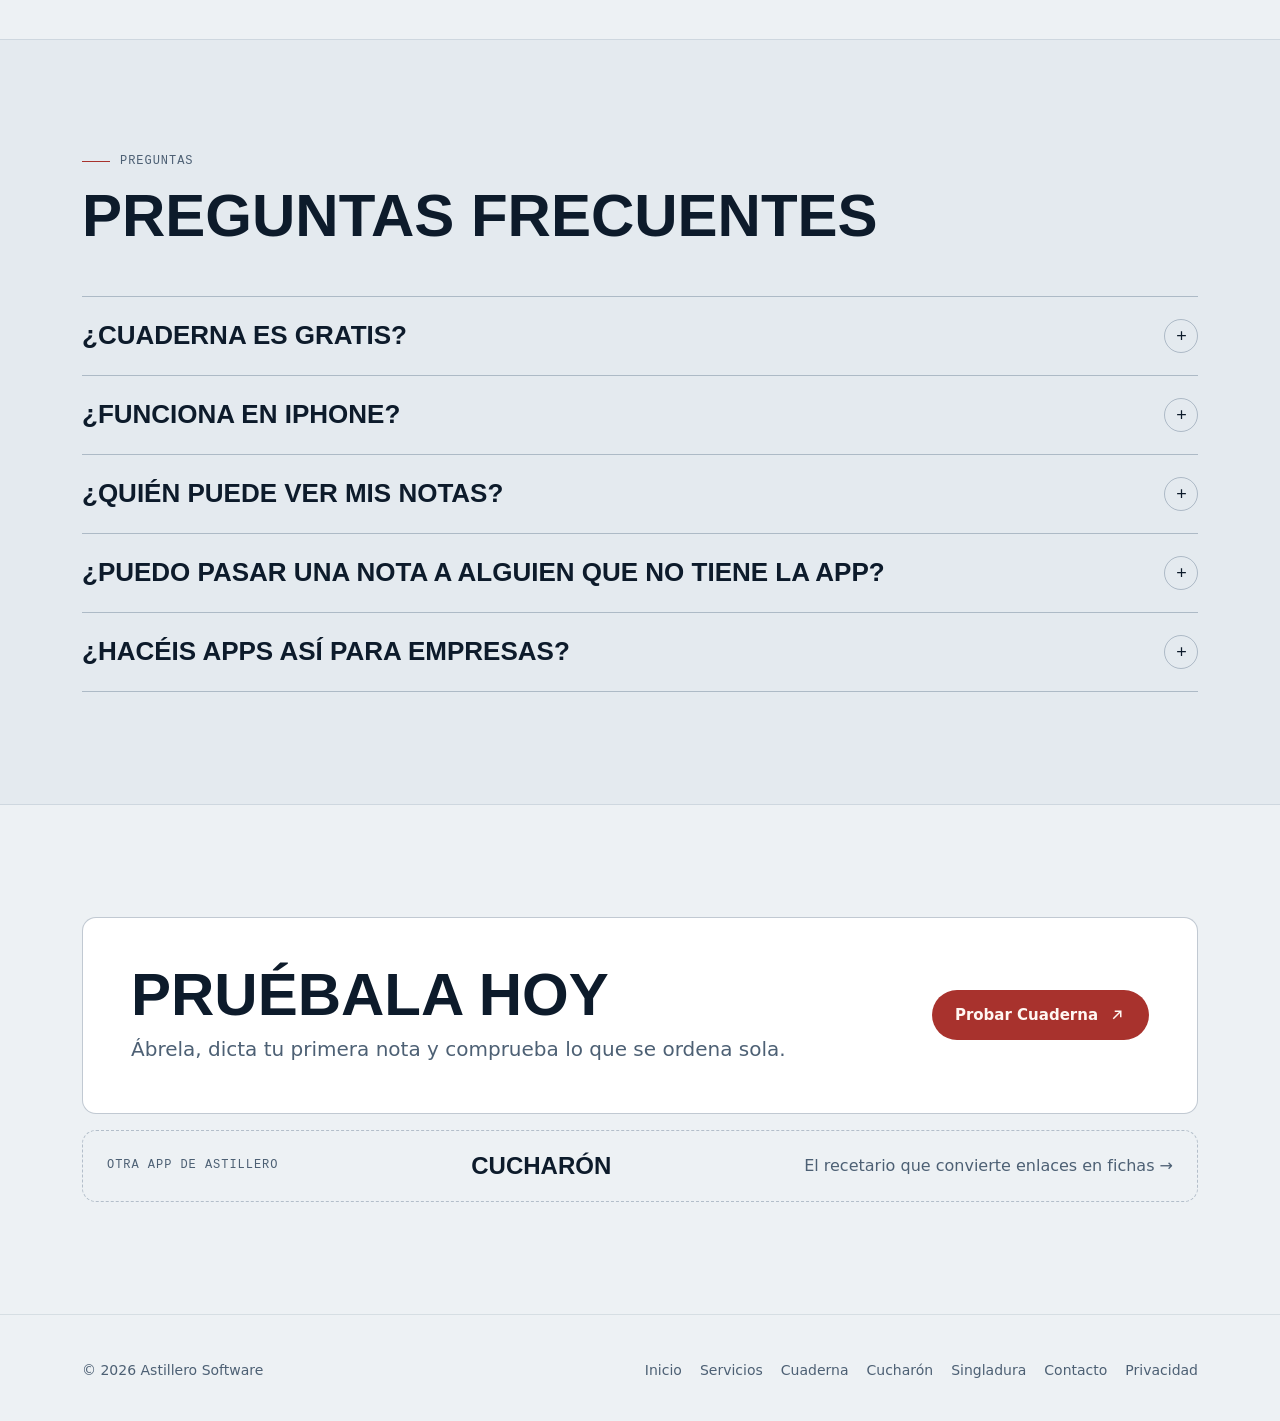
==== commit 058574af: "Fuera Nido de la web: no se publicita - Quitado el bloque de la portada, su estilo y su aviso de nov" ====
--- a/cuaderna/index.html
+++ b/cuaderna/index.html
@@ -14,7 +14,9 @@
 <meta property="og:description" content="Dictas una idea, se ordena sola y te avisa a tiempo. Gratis y sin cuenta.">
 <meta property="og:url" content="https://astillerosoftware.es/cuaderna/">
 <meta property="og:image" content="https://astillerosoftware.es/og.png">
-<link rel="stylesheet" href="/fuentes/fuentes.css">
+<link rel="preconnect" href="https://fonts.googleapis.com">
+<link rel="preconnect" href="https://fonts.gstatic.com" crossorigin>
+<link rel="stylesheet" href="https://fonts.googleapis.com/css2?family=Big+Shoulders+Display:wght@700;800&family=Instrument+Sans:wght@400;500;600&family=JetBrains+Mono:wght@500&display=swap">
 <link rel="stylesheet" href="/paginas.css">
 <script src="/js/tema.js"></script>
 <script type="application/ld+json">
@@ -70,7 +72,6 @@
       <a class="txt" href="/#servicios">Servicios</a>
       <a class="txt" href="/cuaderna/" aria-current="page">Cuaderna</a>
       <a class="txt" href="/cucharon/">Cucharón</a>
-      <a class="txt" href="/nido/">Nido</a>
       <a class="txt" href="/singladura/">Singladura</a>
       <a class="btn btn-1" href="/#contacto">Hablemos</a>
     </nav>
@@ -219,12 +220,9 @@
       <a href="/#servicios">Servicios</a>
       <a href="/cuaderna/">Cuaderna</a>
       <a href="/cucharon/">Cucharón</a>
-      <a href="/nido/">Nido</a>
       <a href="/singladura/">Singladura</a>
       <a href="/#contacto">Contacto</a>
-      <a href="/aviso-legal.html">Aviso legal</a>
-        <a href="/privacidad.html">Privacidad</a>
-        <a href="/cookies.html">Cookies</a>
+      <a href="/privacidad.html">Privacidad</a>
     </nav>
   </div>
 </footer>
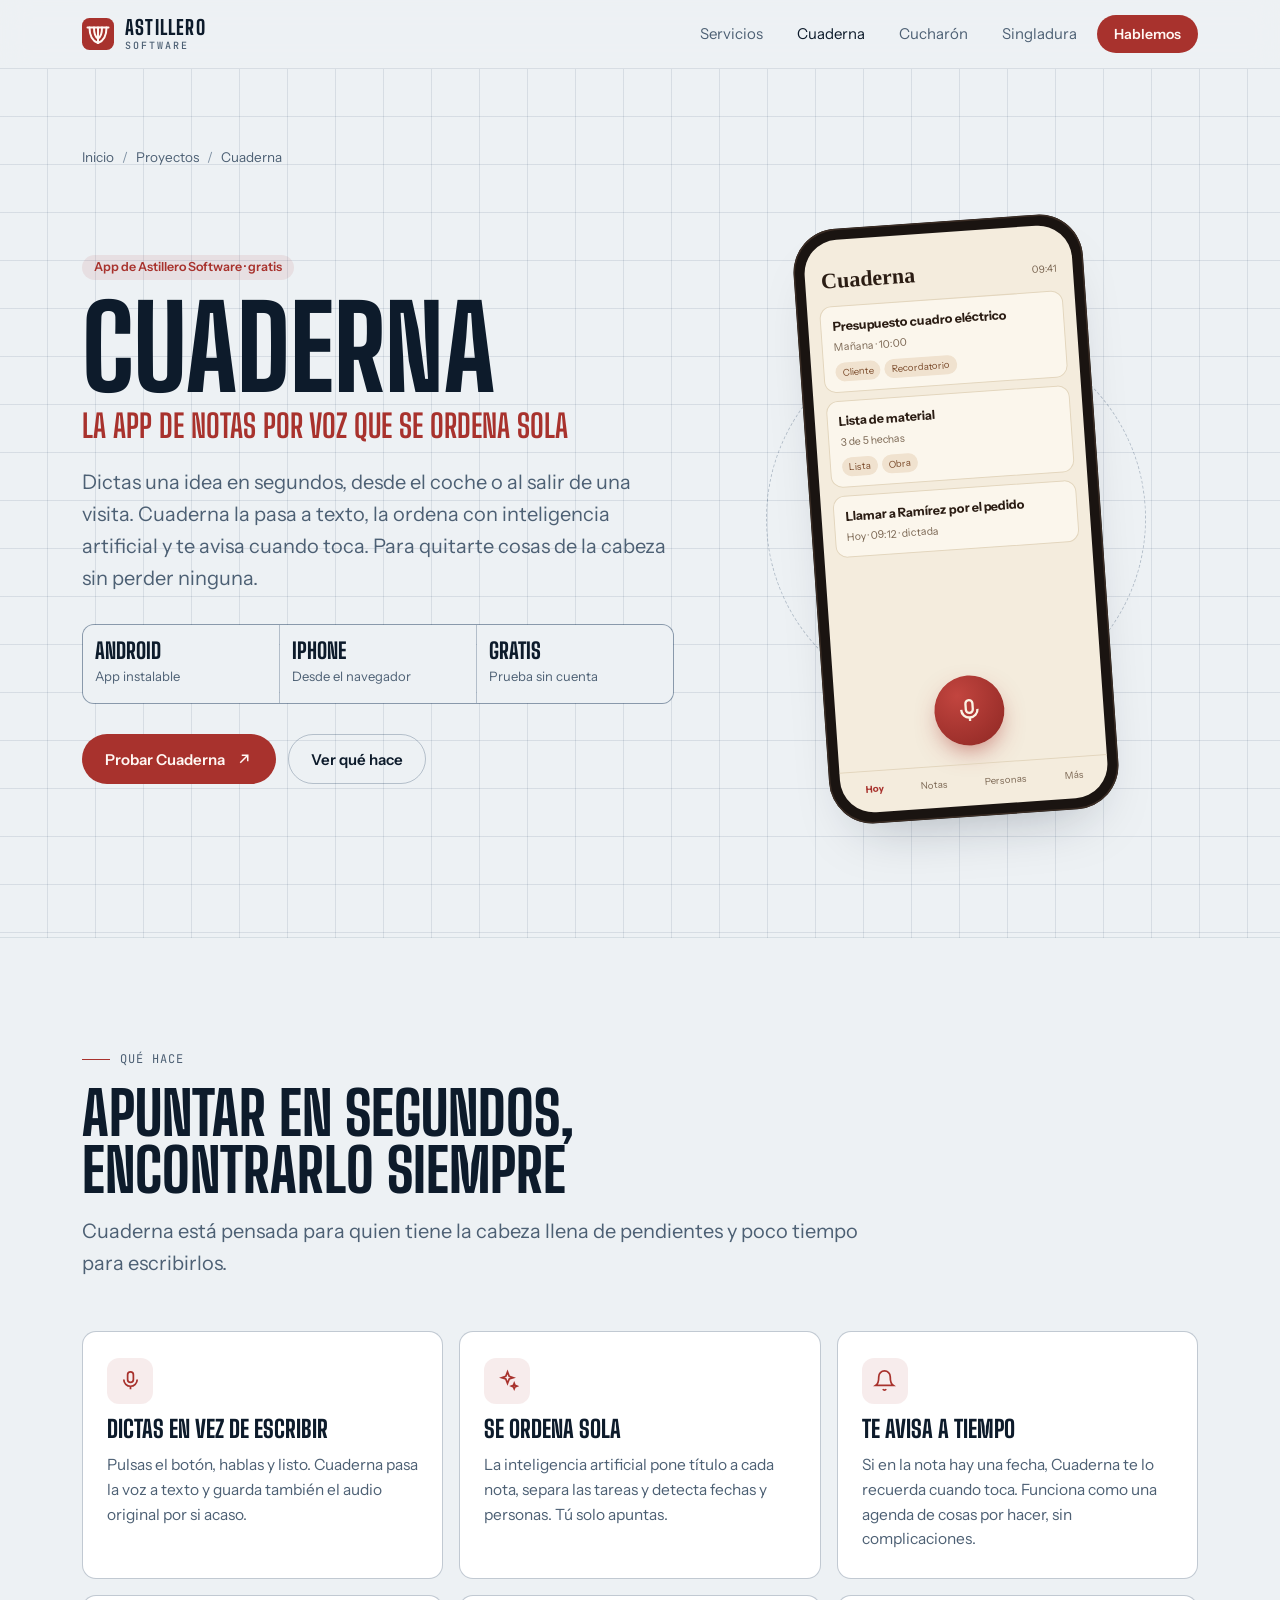
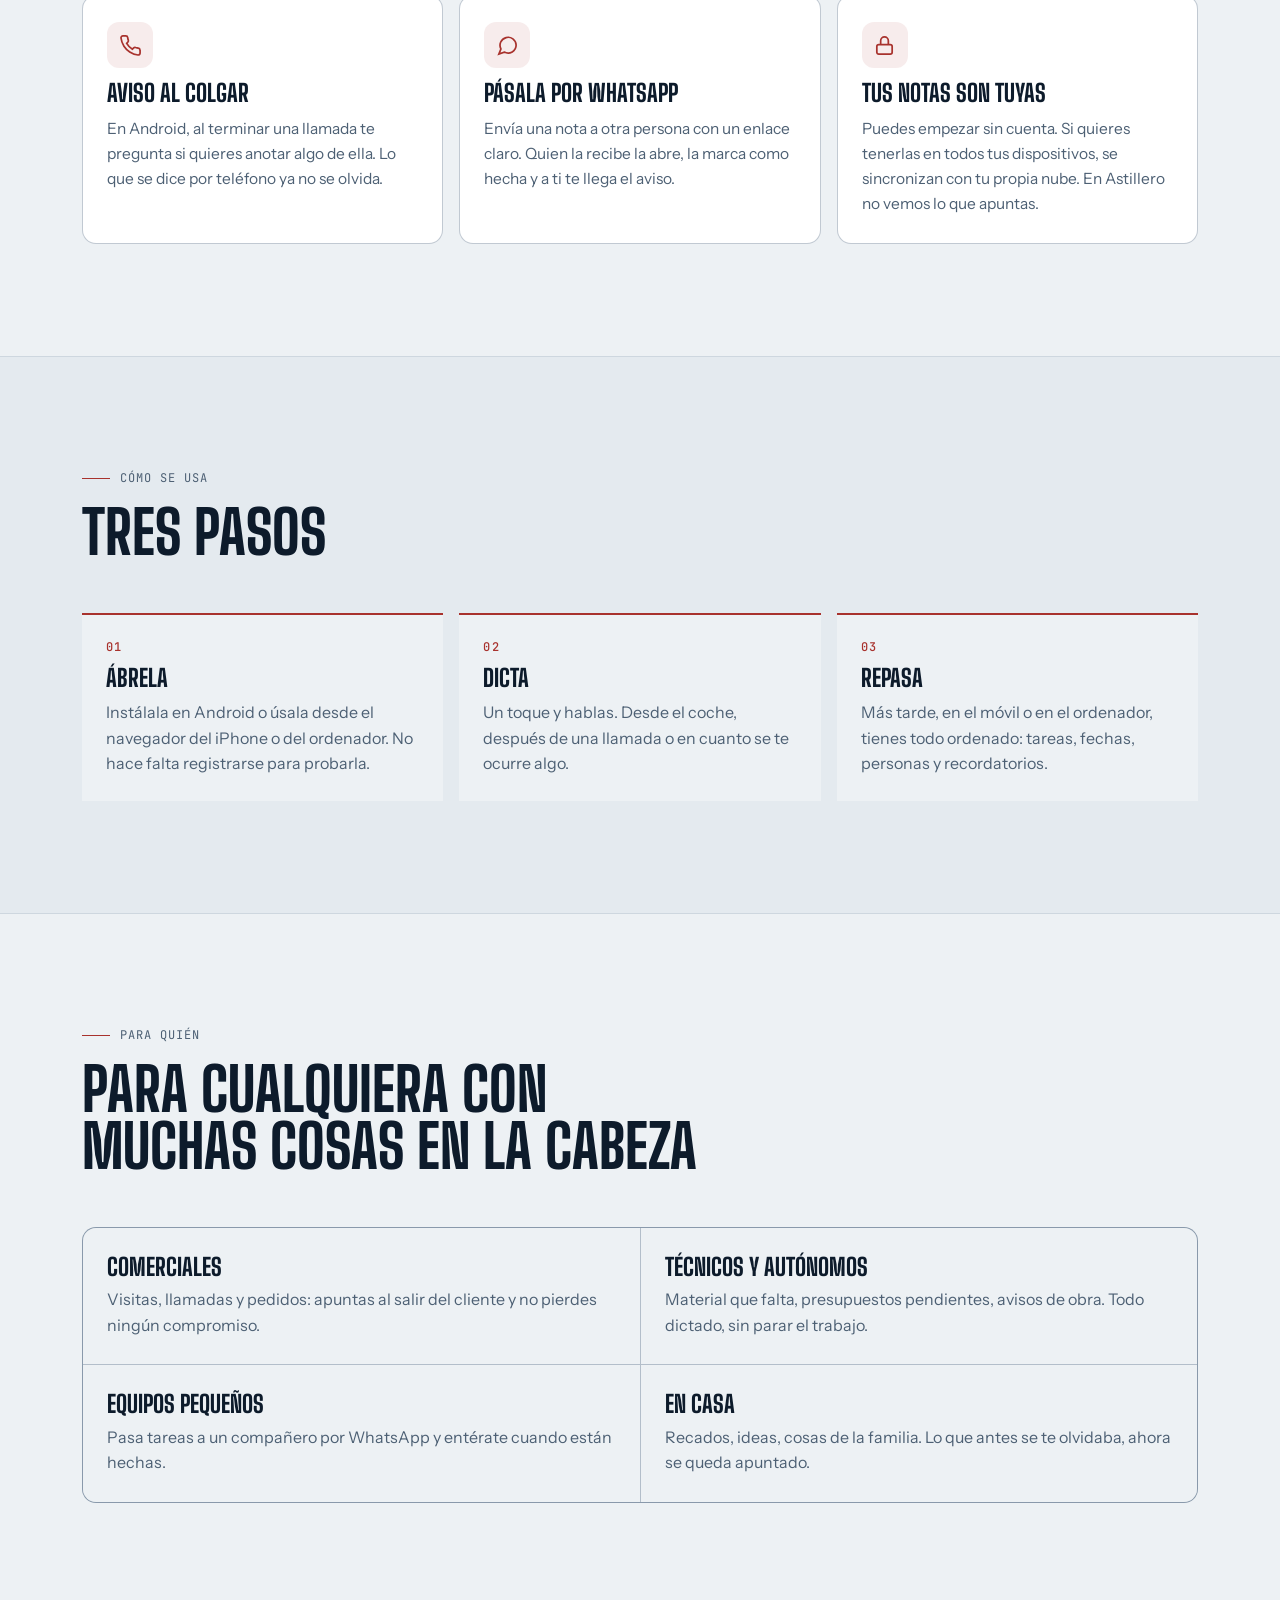
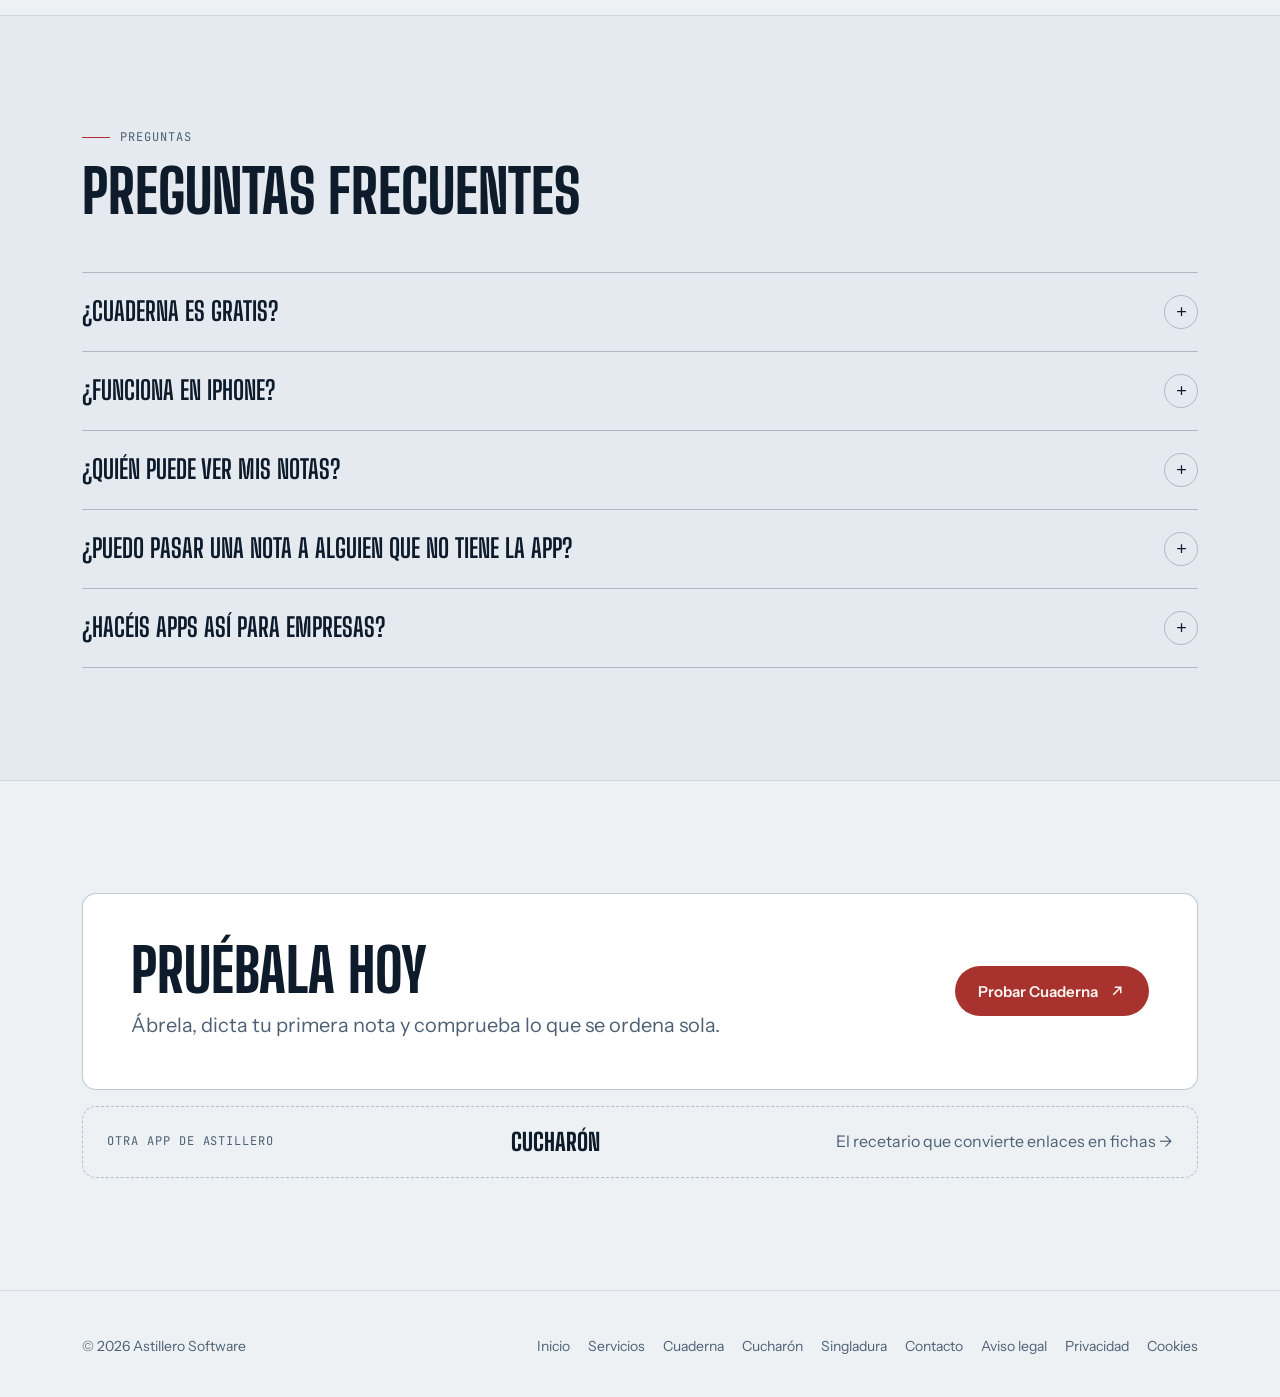
==== commit c52fdd70: "Trae main (fuera Nido); el aviso legal ya no cita Nido Co-Authored-By: Claude Opus 5.5 <noreply@anth" ====
--- a/cuaderna/index.html
+++ b/cuaderna/index.html
@@ -2,7 +2,7 @@
 <html lang="es">
 <head>
 <meta charset="utf-8">
-<meta http-equiv="Content-Security-Policy" content="default-src 'self'; script-src 'self' https://static.cloudflareinsights.com; style-src 'self' 'unsafe-inline' https://fonts.googleapis.com; font-src 'self' https://fonts.gstatic.com; img-src 'self' data: https://images.unsplash.com; connect-src 'self' https://cuaderna-jam-gwhugrdqcub6e9ba.swedencentral-01.azurewebsites.net https://cloudflareinsights.com; base-uri 'self'; form-action 'self'; object-src 'none'">
+<meta http-equiv="Content-Security-Policy" content="default-src 'self'; script-src 'self' https://static.cloudflareinsights.com; style-src 'self' 'unsafe-inline'; font-src 'self'; img-src 'self' data: https://images.unsplash.com; connect-src 'self' https://cuaderna-jam-gwhugrdqcub6e9ba.swedencentral-01.azurewebsites.net https://cloudflareinsights.com; base-uri 'self'; form-action 'self'; object-src 'none'">
 <meta name="viewport" content="width=device-width, initial-scale=1">
 <title>Cuaderna · App de notas por voz con IA | Astillero Software</title>
 <meta name="description" content="Cuaderna es una app gratuita de notas por voz: dictas una idea en segundos, la inteligencia artificial la ordena y te avisa a tiempo. Android y navegador, prueba sin cuenta.">
@@ -14,9 +14,7 @@
 <meta property="og:description" content="Dictas una idea, se ordena sola y te avisa a tiempo. Gratis y sin cuenta.">
 <meta property="og:url" content="https://astillerosoftware.es/cuaderna/">
 <meta property="og:image" content="https://astillerosoftware.es/og.png">
-<link rel="preconnect" href="https://fonts.googleapis.com">
-<link rel="preconnect" href="https://fonts.gstatic.com" crossorigin>
-<link rel="stylesheet" href="https://fonts.googleapis.com/css2?family=Big+Shoulders+Display:wght@700;800&family=Instrument+Sans:wght@400;500;600&family=JetBrains+Mono:wght@500&display=swap">
+<link rel="stylesheet" href="/fuentes/fuentes.css">
 <link rel="stylesheet" href="/paginas.css">
 <script src="/js/tema.js"></script>
 <script type="application/ld+json">
@@ -222,7 +220,9 @@
       <a href="/cucharon/">Cucharón</a>
       <a href="/singladura/">Singladura</a>
       <a href="/#contacto">Contacto</a>
-      <a href="/privacidad.html">Privacidad</a>
+      <a href="/aviso-legal.html">Aviso legal</a>
+        <a href="/privacidad.html">Privacidad</a>
+        <a href="/cookies.html">Cookies</a>
     </nav>
   </div>
 </footer>
--- a/fuentes/fuentes.css
+++ b/fuentes/fuentes.css
@@ -0,0 +1,17 @@
+/* Tipografías alojadas en la propia web (no se pide nada a Google: así no se envía la IP de quien visita a terceros).
+   Todas con licencia SIL Open Font License (ver OFL-*.txt). Recortadas a los caracteres latinos y españoles. */
+@font-face{font-family:"Big Shoulders Display";src:url("/fuentes/big-shoulders-display.woff") format("woff");font-weight:100 900;font-style:normal;font-display:swap}
+@font-face{font-family:"Instrument Sans";src:url("/fuentes/instrument-sans.woff") format("woff");font-weight:400 700;font-stretch:75% 100%;font-style:normal;font-display:swap}
+@font-face{font-family:"Instrument Sans";src:url("/fuentes/instrument-sans-italic.woff") format("woff");font-weight:400 700;font-stretch:75% 100%;font-style:italic;font-display:swap}
+@font-face{font-family:"JetBrains Mono";src:url("/fuentes/jetbrains-mono.woff") format("woff");font-weight:100 800;font-style:normal;font-display:swap}
+@font-face{font-family:"Archivo";src:url("/fuentes/archivo.woff") format("woff");font-weight:100 900;font-stretch:62% 125%;font-style:normal;font-display:swap}
+@font-face{font-family:"Plus Jakarta Sans";src:url("/fuentes/plus-jakarta-sans.woff") format("woff");font-weight:200 800;font-style:normal;font-display:swap}
+@font-face{font-family:"Figtree";src:url("/fuentes/figtree.woff") format("woff");font-weight:300 900;font-style:normal;font-display:swap}
+@font-face{font-family:"Figtree";src:url("/fuentes/figtree-italic.woff") format("woff");font-weight:300 900;font-style:italic;font-display:swap}
+@font-face{font-family:"Unbounded";src:url("/fuentes/unbounded.woff") format("woff");font-weight:200 900;font-style:normal;font-display:swap}
+@font-face{font-family:"Barlow";src:url("/fuentes/barlow-regular.woff") format("woff");font-weight:400;font-display:swap}
+@font-face{font-family:"Barlow";src:url("/fuentes/barlow-medium.woff") format("woff");font-weight:500;font-display:swap}
+@font-face{font-family:"Barlow";src:url("/fuentes/barlow-semibold.woff") format("woff");font-weight:600;font-display:swap}
+@font-face{font-family:"Barlow";src:url("/fuentes/barlow-bold.woff") format("woff");font-weight:700;font-display:swap}
+@font-face{font-family:"Barlow Condensed";src:url("/fuentes/barlow-condensed-semibold.woff") format("woff");font-weight:600;font-display:swap}
+@font-face{font-family:"Barlow Condensed";src:url("/fuentes/barlow-condensed-bold.woff") format("woff");font-weight:700;font-display:swap}
